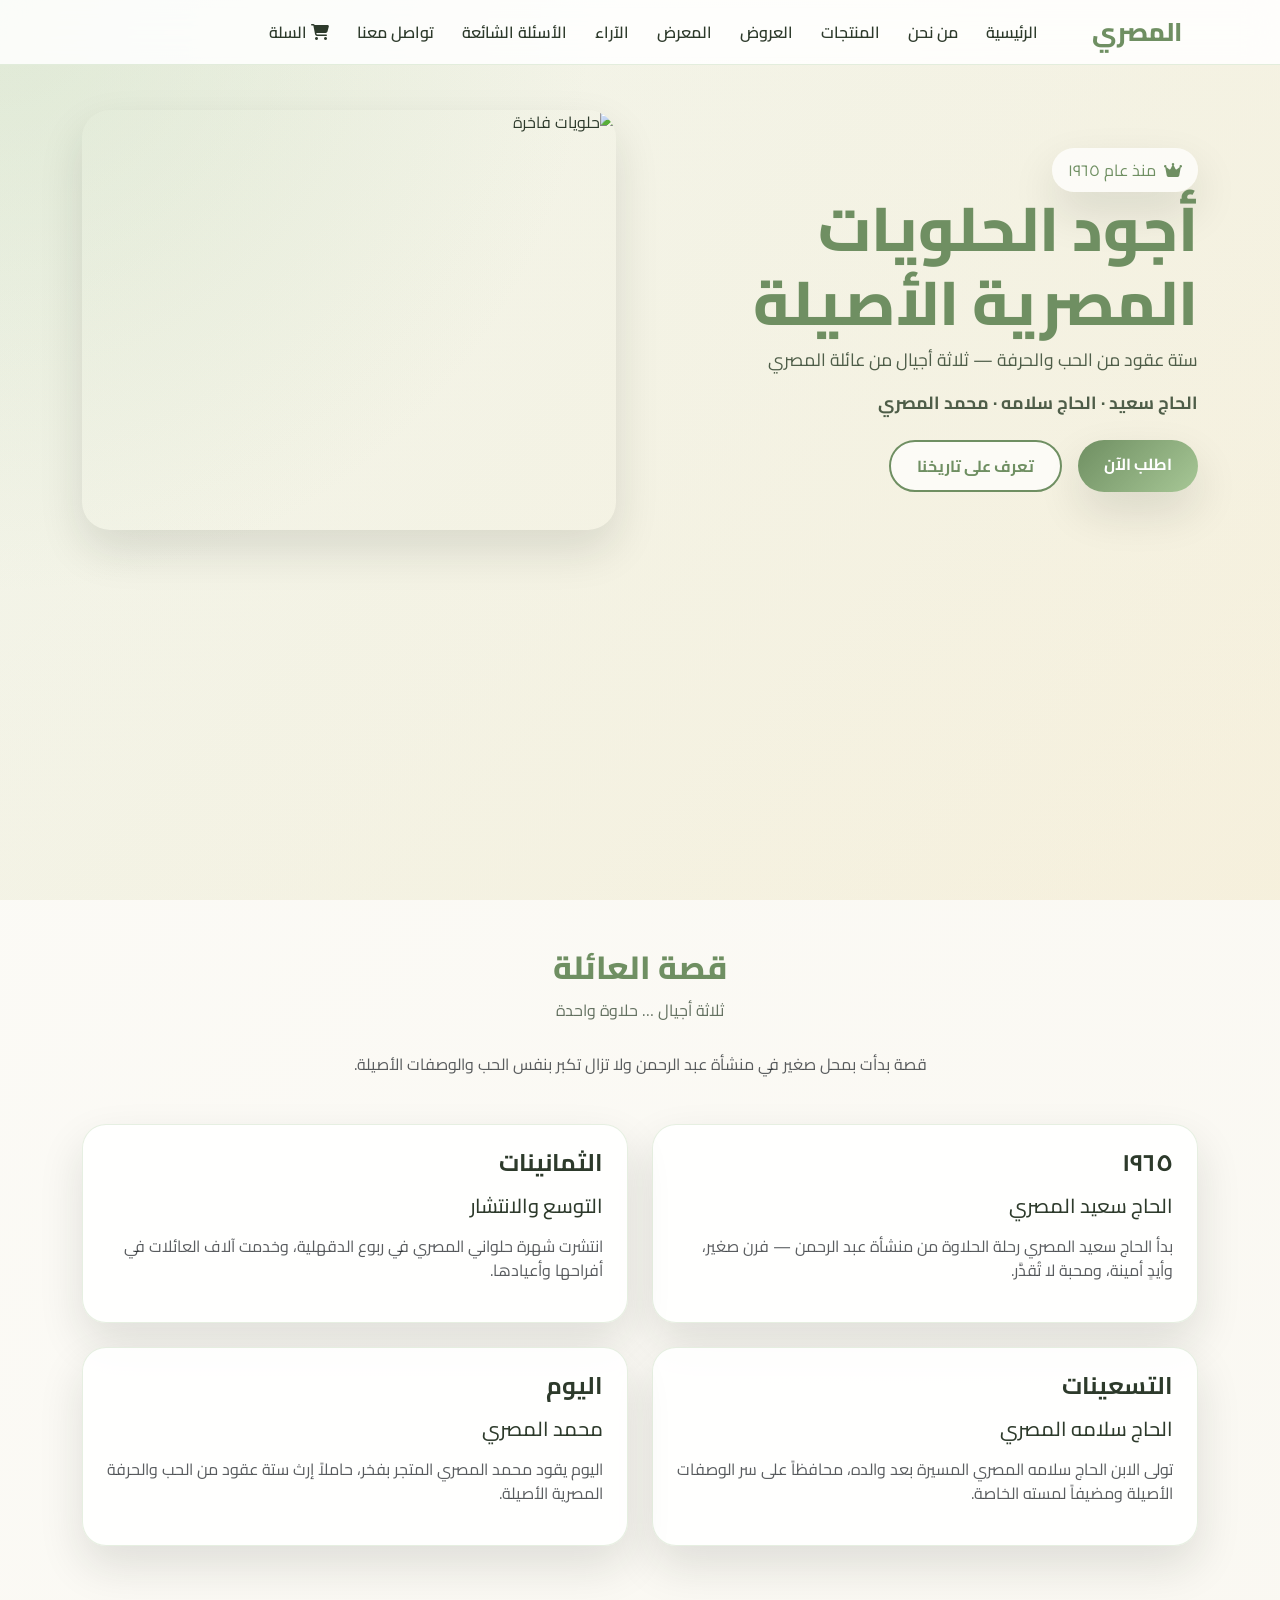
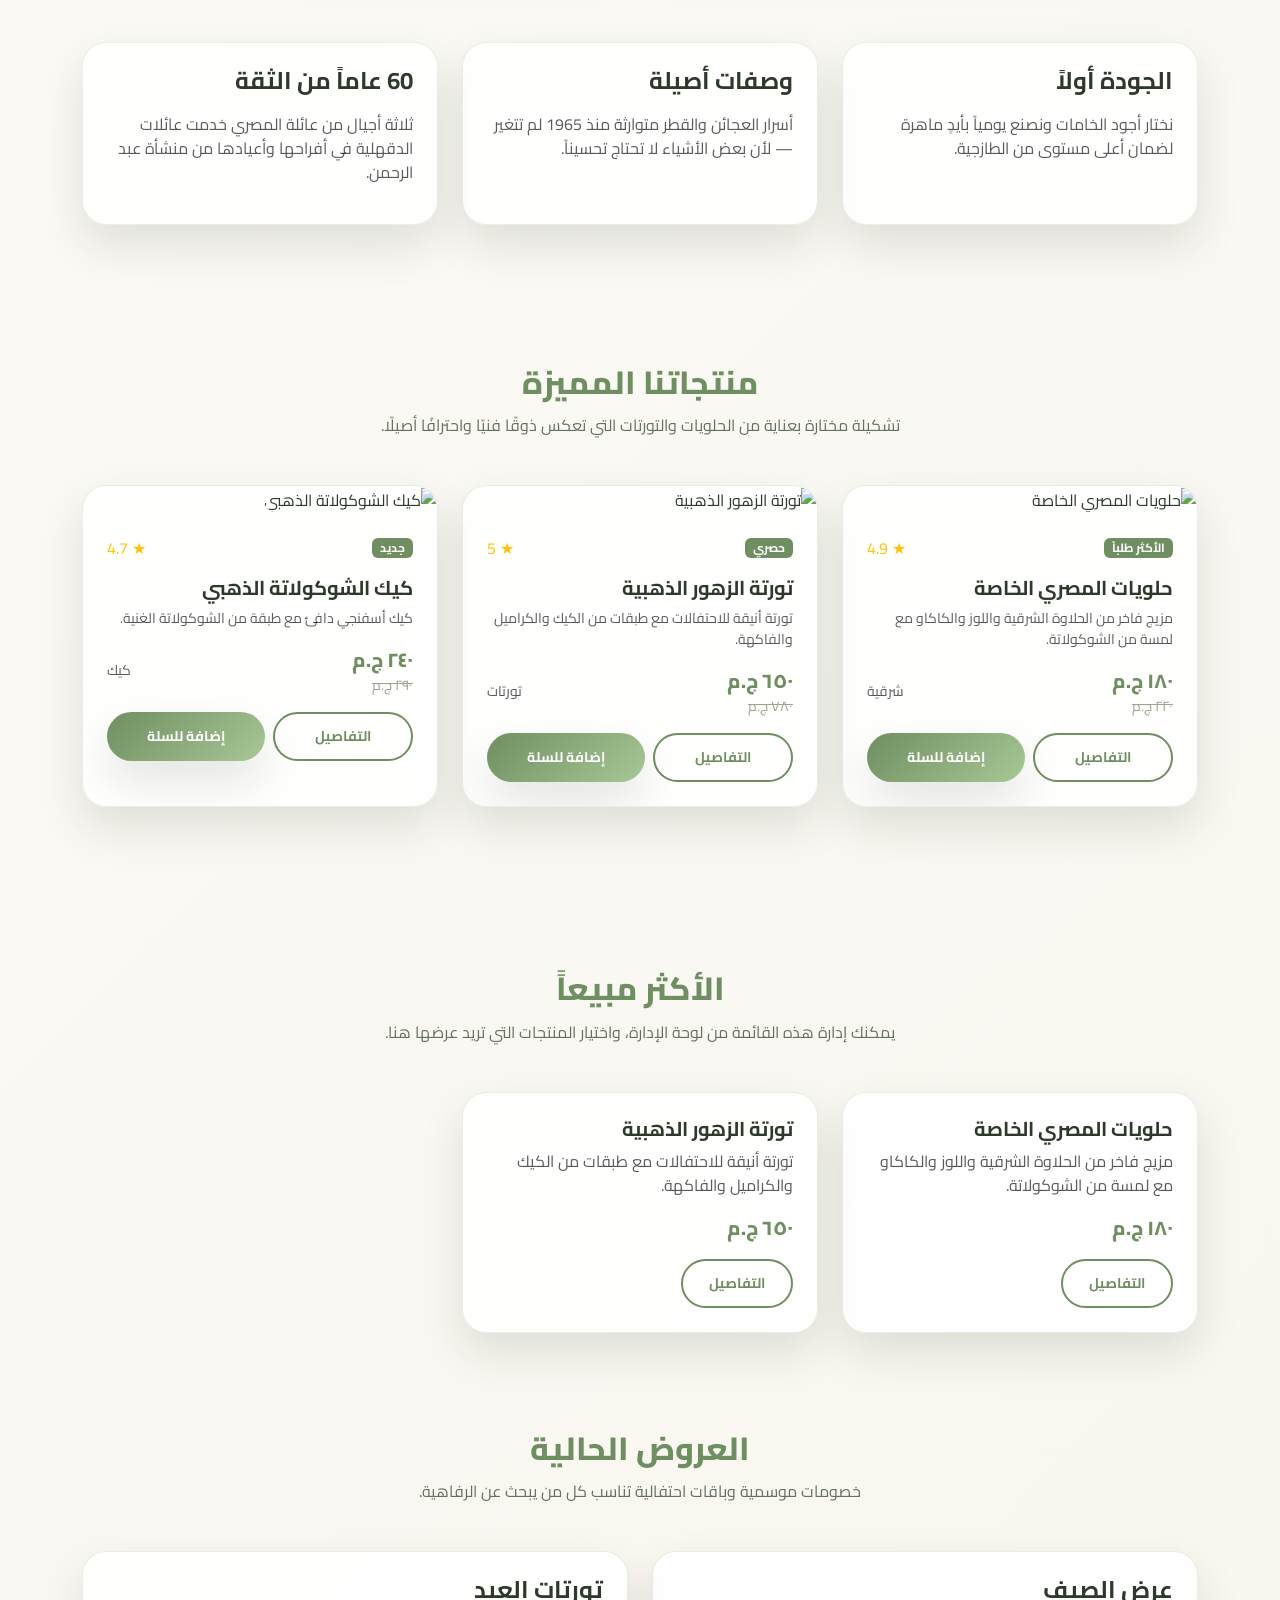
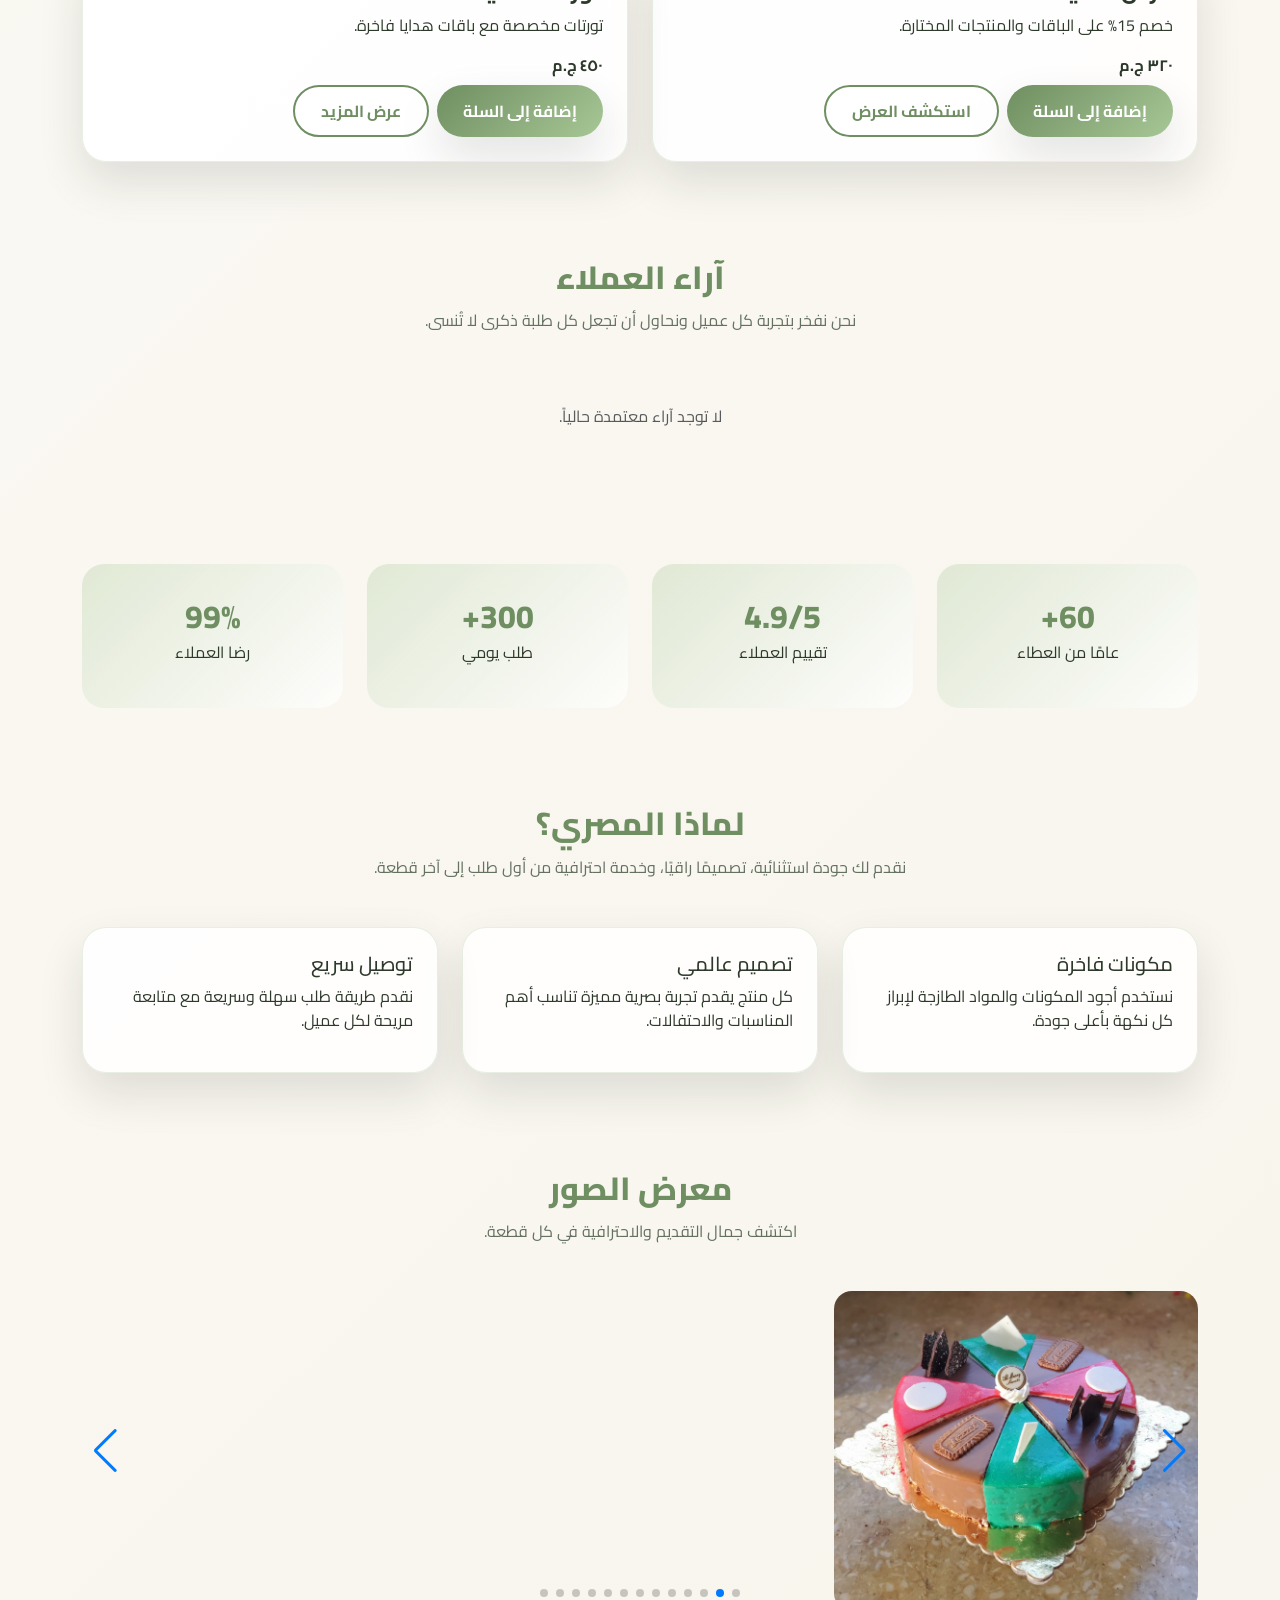
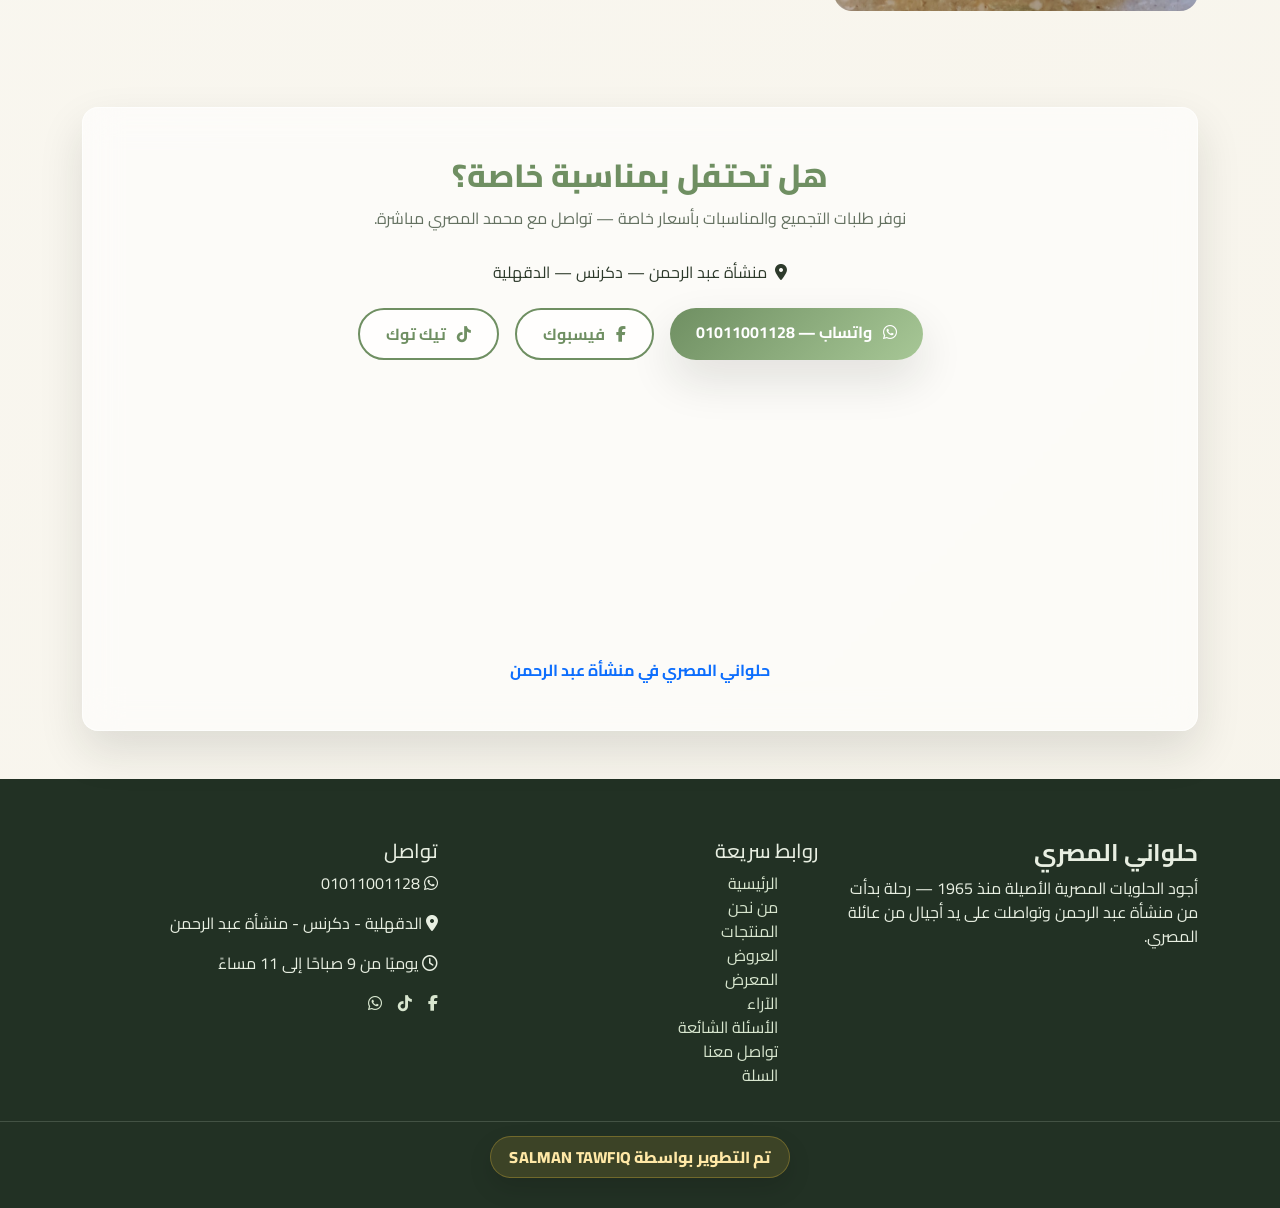
==== index.html @ 6df57668 "Add files via upload" ====
<!DOCTYPE html>
<html lang="ar" dir="rtl">
  <head>
    <meta charset="UTF-8" />
    <meta name="viewport" content="width=device-width, initial-scale=1.0" />
    <title>المصري | حلويات فاخرة وتورتات وهدايا</title>
    <meta name="description" content="متجر المصري للحلويات يقدم حلويات شرقية وغربية وتورتات مخصصة وهدايا فاخرة مع خدمة طلبات مميزة" />
    <meta name="keywords" content="حلويات, تورتات, كيك, هدايا, متجر حلويات" />
    <meta property="og:title" content="المصري | حلويات فاخرة" />
    <meta property="og:description" content="حلويات شرقية وغربية وتورتات وهدايا فاخرة" />
    <meta property="og:type" content="website" />
    <meta property="og:image" content="https://images.unsplash.com/photo-1488477181946-6428a0291777?auto=format&fit=crop&w=1200&q=80" />
    <link rel="preconnect" href="https://fonts.googleapis.com" />
    <link rel="preconnect" href="https://fonts.gstatic.com" crossorigin />
    <link href="https://fonts.googleapis.com/css2?family=Cairo:wght@400;600;700;800&display=swap" rel="stylesheet" />
    <link href="https://cdn.jsdelivr.net/npm/bootstrap@5.3.3/dist/css/bootstrap.min.css" rel="stylesheet" />
    <link href="https://cdn.jsdelivr.net/npm/aos@2.3.4/dist/aos.css" rel="stylesheet" />
    <link href="https://cdn.jsdelivr.net/npm/swiper@11/swiper-bundle.min.css" rel="stylesheet" />
    <link rel="stylesheet" href="https://cdnjs.cloudflare.com/ajax/libs/font-awesome/6.5.2/css/all.min.css" />
    <link rel="stylesheet" href="styles.css" />
    <script type="application/ld+json">
    {
      "@context": "https://schema.org",
      "@type": "Bakery",
      "name": "المصري",
      "description": "متجر حلويات فاخرة يقدم حلويات شرقية وغربية وتورتات وهدايا",
      "url": "https://example.com",
      "telephone": "+201011001128",
      "address": {
        "@type": "PostalAddress",
        "addressCountry": "EG"
      }
    }
    </script>
  </head>
  <body>
    <nav class="navbar navbar-expand-lg fixed-top">
      <div class="container">
        <a class="navbar-brand" href="index.html">المصري</a>
        <button class="navbar-toggler" type="button" data-bs-toggle="collapse" data-bs-target="#navbarNav"><span class="navbar-toggler-icon"></span></button>
        <div class="collapse navbar-collapse" id="navbarNav">
          <ul class="navbar-nav ms-auto mb-2 mb-lg-0">
            <li class="nav-item"><a class="nav-link" href="index.html">الرئيسية</a></li>
            <li class="nav-item"><a class="nav-link" href="about.html">من نحن</a></li>
            <li class="nav-item"><a class="nav-link" href="products.html">المنتجات</a></li>
            <li class="nav-item"><a class="nav-link" href="offers.html">العروض</a></li>
            <li class="nav-item"><a class="nav-link" href="gallery.html">المعرض</a></li>
            <li class="nav-item"><a class="nav-link" href="reviews.html">الآراء</a></li>
            <li class="nav-item"><a class="nav-link" href="faq.html">الأسئلة الشائعة</a></li>
            <li class="nav-item"><a class="nav-link" href="contact.html">تواصل معنا</a></li>
            <li class="nav-item"><a class="nav-link" href="cart.html"><i class="fa-solid fa-cart-shopping"></i> السلة</a></li>
          </ul>
        </div>
      </div>
    </nav>

    <header class="hero">
      <div class="container">
        <div class="row align-items-center g-5">
          <div class="col-lg-6" data-aos="fade-right">
            <div class="hero-badge"><i class="fa-solid fa-crown"></i> منذ عام ١٩٦٥</div>
            <h1>أجود الحلويات المصرية الأصيلة</h1>
            <p>ستة عقود من الحب والحرفة — ثلاثة أجيال من عائلة المصري</p>
            <p class="fw-bold mt-3">الحاج سعيد · الحاج سلامه · محمد المصري</p>
            <div class="d-flex flex-wrap gap-3 mt-4">
              <a href="products.html" class="btn btn-primary-custom">اطلب الآن</a>
              <a href="about.html" class="btn btn-outline-custom">تعرف على تاريخنا</a>
            </div>
          </div>
          <div class="col-lg-6" data-aos="fade-left">
            <div class="hero-card">
              <img src="https://images.unsplash.com/photo-1551024601-bec78aea704b?auto=format&fit=crop&w=1200&q=80" alt="حلويات فاخرة" />
            </div>
          </div>
        </div>
      </div>
    </header>

    <main>
      <section class="py-5">
        <div class="container">
          <div class="text-center mb-5" data-aos="fade-up">
            <h2 class="section-title">قصة العائلة</h2>
            <p class="section-subtitle">ثلاثة أجيال … حلاوة واحدة</p>
            <p class="text-muted mt-3">قصة بدأت بمحل صغير في منشأة عبد الرحمن ولا تزال تكبر بنفس الحب والوصفات الأصيلة.</p>
          </div>
          <div class="row g-4">
            <div class="col-lg-6" data-aos="fade-up">
              <div class="product-card p-4 h-100">
                <h4 class="fw-bold mb-3">١٩٦٥</h4>
                <h5 class="mb-3">الحاج سعيد المصري</h5>
                <p class="text-muted">بدأ الحاج سعيد المصري رحلة الحلاوة من منشأة عبد الرحمن — فرن صغير، وأيدٍ أمينة، ومحبة لا تُقدَّر.</p>
              </div>
            </div>
            <div class="col-lg-6" data-aos="fade-up" data-aos-delay="100">
              <div class="product-card p-4 h-100">
                <h4 class="fw-bold mb-3">الثمانينات</h4>
                <h5 class="mb-3">التوسع والانتشار</h5>
                <p class="text-muted">انتشرت شهرة حلواني المصري في ربوع الدقهلية، وخدمت آلاف العائلات في أفراحها وأعيادها.</p>
              </div>
            </div>
            <div class="col-lg-6" data-aos="fade-up" data-aos-delay="200">
              <div class="product-card p-4 h-100">
                <h4 class="fw-bold mb-3">التسعينات</h4>
                <h5 class="mb-3">الحاج سلامه المصري</h5>
                <p class="text-muted">تولى الابن الحاج سلامه المصري المسيرة بعد والده، محافظاً على سر الوصفات الأصيلة ومضيفاً لمسته الخاصة.</p>
              </div>
            </div>
            <div class="col-lg-6" data-aos="fade-up" data-aos-delay="300">
              <div class="product-card p-4 h-100">
                <h4 class="fw-bold mb-3">اليوم</h4>
                <h5 class="mb-3">محمد المصري</h5>
                <p class="text-muted">اليوم يقود محمد المصري المتجر بفخر، حاملاً إرث ستة عقود من الحب والحرفة المصرية الأصيلة.</p>
              </div>
            </div>
          </div>
        </div>
      </section>

      <section class="py-5">
        <div class="container">
          <div class="row g-4">
            <div class="col-lg-4" data-aos="fade-up">
              <div class="product-card p-4 h-100">
                <h4 class="fw-bold mb-3">الجودة أولاً</h4>
                <p class="text-muted">نختار أجود الخامات ونصنع يومياً بأيدٍ ماهرة لضمان أعلى مستوى من الطازجية.</p>
              </div>
            </div>
            <div class="col-lg-4" data-aos="fade-up" data-aos-delay="100">
              <div class="product-card p-4 h-100">
                <h4 class="fw-bold mb-3">وصفات أصيلة</h4>
                <p class="text-muted">أسرار العجائن والقطر متوارثة منذ 1965 لم تتغير — لأن بعض الأشياء لا تحتاج تحسيناً.</p>
              </div>
            </div>
            <div class="col-lg-4" data-aos="fade-up" data-aos-delay="200">
              <div class="product-card p-4 h-100">
                <h4 class="fw-bold mb-3">60 عاماً من الثقة</h4>
                <p class="text-muted">ثلاثة أجيال من عائلة المصري خدمت عائلات الدقهلية في أفراحها وأعيادها من منشأة عبد الرحمن.</p>
              </div>
            </div>
          </div>
        </div>
      </section>

      <section>
        <div class="container">
          <div class="text-center mb-5" data-aos="fade-up">
            <h2 class="section-title">منتجاتنا المميزة</h2>
            <p class="section-subtitle">تشكيلة مختارة بعناية من الحلويات والتورتات التي تعكس ذوقًا فنيًا واحترافًا أصيلًا.</p>
          </div>
          <div id="featured-products" class="row"></div>
        </div>
      </section>

      <section class="py-5">
        <div class="container">
          <div class="text-center mb-5" data-aos="fade-up">
            <h2 class="section-title">الأكثر مبيعاً</h2>
            <p class="section-subtitle">يمكنك إدارة هذه القائمة من لوحة الإدارة، واختيار المنتجات التي تريد عرضها هنا.</p>
          </div>
          <div id="best-sellers" class="row g-4"></div>
        </div>
      </section>

      <section class="py-5">
        <div class="container">
          <div class="text-center mb-5" data-aos="fade-up">
            <h2 class="section-title">العروض الحالية</h2>
            <p class="section-subtitle">خصومات موسمية وباقات احتفالية تناسب كل من يبحث عن الرفاهية.</p>
          </div>
          <div id="homepage-offers" class="row g-4"></div>
        </div>
      </section>

      <section class="py-5">
        <div class="container">
          <div class="text-center mb-5" data-aos="fade-up">
            <h2 class="section-title">آراء العملاء</h2>
            <p class="section-subtitle">نحن نفخر بتجربة كل عميل ونحاول أن تجعل كل طلبة ذكرى لا تُنسى.</p>
          </div>
          <div class="row g-4" id="home-reviews-grid"></div>
        </div>
      </section>

      <section class="py-5">
        <div class="container stats-grid">
          <div class="row g-4">
            <div class="col-md-3" data-aos="zoom-in"><div class="stat-box"><div class="count">60+</div><p>عامًا من العطاء</p></div></div>
            <div class="col-md-3" data-aos="zoom-in" data-aos-delay="100"><div class="stat-box"><div class="count">4.9/5</div><p>تقييم العملاء</p></div></div>
            <div class="col-md-3" data-aos="zoom-in" data-aos-delay="200"><div class="stat-box"><div class="count">300+</div><p>طلب يومي</p></div></div>
            <div class="col-md-3" data-aos="zoom-in" data-aos-delay="300"><div class="stat-box"><div class="count">99%</div><p>رضا العملاء</p></div></div>
          </div>
        </div>
      </section>

      <section class="py-5">
        <div class="container">
          <div class="text-center mb-5" data-aos="fade-up">
            <h2 class="section-title">لماذا المصري؟</h2>
            <p class="section-subtitle">نقدم لك جودة استثنائية، تصميمًا راقيًا، وخدمة احترافية من أول طلب إلى آخر قطعة.</p>
          </div>
          <div class="row g-4">
            <div class="col-lg-4" data-aos="fade-up"><div class="product-card p-4"><h5>مكونات فاخرة</h5><p>نستخدم أجود المكونات والمواد الطازجة لإبراز كل نكهة بأعلى جودة.</p></div></div>
            <div class="col-lg-4" data-aos="fade-up" data-aos-delay="100"><div class="product-card p-4"><h5>تصميم عالمي</h5><p>كل منتج يقدم تجربة بصرية مميزة تناسب أهم المناسبات والاحتفالات.</p></div></div>
            <div class="col-lg-4" data-aos="fade-up" data-aos-delay="200"><div class="product-card p-4"><h5>توصيل سريع</h5><p>نقدم طريقة طلب سهلة وسريعة مع متابعة مريحة لكل عميل.</p></div></div>
          </div>
        </div>
      </section>

      <section class="py-5">
        <div class="container">
          <div class="text-center mb-5" data-aos="fade-up">
            <h2 class="section-title">معرض الصور</h2>
            <p class="section-subtitle">اكتشف جمال التقديم والاحترافية في كل قطعة.</p>
          </div>
          <div class="swiper mySwiper" data-aos="fade-up">
            <div class="swiper-wrapper">
              <div class="swiper-slide"><img src="صور المعرض/WhatsApp Image 2026-06-25 at 10.09.33 PM.jpeg" alt="معرض" /></div>
              <div class="swiper-slide"><img src="صور المعرض/WhatsApp Image 2026-06-25 at 10.09.34 PM.jpeg" alt="معرض" /></div>
              <div class="swiper-slide"><img src="صور المعرض/WhatsApp Image 2026-06-25 at 10.09.34 PM (1).jpeg" alt="معرض" /></div>
              <div class="swiper-slide"><img src="صور المعرض/WhatsApp Image 2026-06-25 at 10.09.34 PM (2).jpeg" alt="معرض" /></div>
              <div class="swiper-slide"><img src="صور المعرض/WhatsApp Image 2026-06-25 at 10.09.34 PM (3).jpeg" alt="معرض" /></div>
              <div class="swiper-slide"><img src="صور المعرض/WhatsApp Image 2026-06-25 at 10.09.34 PM (4).jpeg" alt="معرض" /></div>
              <div class="swiper-slide"><img src="صور المعرض/WhatsApp Image 2026-06-25 at 10.09.34 PM (5).jpeg" alt="معرض" /></div>
              <div class="swiper-slide"><img src="صور المعرض/WhatsApp Image 2026-06-25 at 10.09.34 PM.jpeg" alt="معرض" /></div>
              <div class="swiper-slide"><img src="صور المعرض/WhatsApp Image 2026-06-25 at 10.09.35 PM (2).jpeg" alt="معرض" /></div>
              <div class="swiper-slide"><img src="صور المعرض/WhatsApp Image 2026-06-25 at 10.09.36 PM (1).jpeg" alt="معرض" /></div>
              <div class="swiper-slide"><img src="صور المعرض/WhatsApp Image 2026-06-25 at 10.09.36 PM (4).jpeg" alt="معرض" /></div>
              <div class="swiper-slide"><img src="صور المعرض/WhatsApp Image 2026-06-25 at 10.09.37 PM (1).jpeg" alt="معرض" /></div>
              <div class="swiper-slide"><img src="صور المعرض/WhatsApp Image 2026-06-25 at 10.09.37 PM (2).jpeg" alt="معرض" /></div>
            </div>
            <div class="swiper-button-next"></div>
            <div class="swiper-button-prev"></div>
            <div class="swiper-pagination"></div>
          </div>
        </div>
      </section>




      <section class="py-5">
        <div class="container" data-aos="fade-up">
          <div class="glass p-5 rounded-4 text-center">
            <h2 class="section-title">هل تحتفل بمناسبة خاصة؟</h2>
            <p class="section-subtitle">نوفر طلبات التجميع والمناسبات بأسعار خاصة — تواصل مع محمد المصري مباشرة.</p>
            <p class="mb-4"><i class="fa-solid fa-location-dot ms-2"></i>منشأة عبد الرحمن — دكرنس — الدقهلية</p>
            <div class="d-flex flex-wrap justify-content-center gap-3 mb-4">
              <a href="https://wa.me/201011001128" target="_blank" rel="noopener" class="btn btn-primary-custom"><i class="fa-brands fa-whatsapp ms-2"></i> واتساب — 01011001128</a>
              <a href="https://www.facebook.com/share/1BNFbHB7UX/?mibextid=wwXIfr" target="_blank" rel="noopener" class="btn btn-outline-custom"><i class="fa-brands fa-facebook-f ms-2"></i> فيسبوك</a>
              <a href="https://www.tiktok.com/@muhmdalmasry?_r=1&_t=ZS-97UdVzvdhQb" target="_blank" rel="noopener" class="btn btn-outline-custom"><i class="fa-brands fa-tiktok ms-2"></i> تيك توك</a>
            </div>
            <div class="mt-4">
              <iframe
                title="خريطة موقع المصري"
                src="https://www.google.com/maps?q=%D9%85%D9%86%D8%B4%D8%A3%D8%A9%20%D8%B9%D8%A8%D8%AF%20%D8%A7%D9%84%D8%B1%D8%AD%D9%85%D9%86%20%D8%AF%D9%83%D8%B1%D9%86%D8%B3%20%D8%A7%D9%84%D8%AF%D9%82%D9%87%D9%84%D9%8A%D8%A9&output=embed"
                width="100%"
                height="260"
                style="border:0;border-radius:16px;"
                loading="lazy"
                allowfullscreen=""
              ></iframe>
              <div class="mt-2">
                <a href="https://maps.app.goo.gl/4cd83C6aDGHFZF3z5" target="_blank" rel="noopener" class="text-gold fw-bold">حلواني المصري في منشأة عبد الرحمن</a>
              </div>
            </div>
          </div>
        </div>
      </section>

    </main>

    <footer class="footer">
      <div class="container">
        <div class="row g-4">
          <div class="col-lg-4">
            <h4 class="fw-bold">حلواني المصري</h4>
            <p>أجود الحلويات المصرية الأصيلة منذ 1965 — رحلة بدأت من منشأة عبد الرحمن وتواصلت على يد أجيال من عائلة المصري.</p>
          </div>
          
          <div class="col-lg-4">
            <h5>روابط سريعة</h5>
            <ul class="list-unstyled">
              <li><a href="index.html">الرئيسية</a></li>
              <li><a href="about.html">من نحن</a></li>
              <li><a href="products.html">المنتجات</a></li>
              <li><a href="offers.html">العروض</a></li>
              <li><a href="gallery.html">المعرض</a></li>
              <li><a href="reviews.html">الآراء</a></li>
              <li><a href="faq.html">الأسئلة الشائعة</a></li>
              <li><a href="contact.html">تواصل معنا</a></li>
              <li><a href="cart.html">السلة</a></li>
            </ul>
            
          </div>
          <div class="col-lg-4">
            <h5>تواصل</h5>
            <p><i class="fa-brands fa-whatsapp"></i> 01011001128</p>
            <p><i class="fa-solid fa-location-dot"></i> الدقهلية - دكرنس - منشأة عبد الرحمن</p>
            <p><i class="fa-regular fa-clock"></i> يوميًا من 9 صباحًا إلى 11 مساءً</p>
           
              <div class="mt-3 d-flex gap-3">
              <a href="https://www.facebook.com/share/1BNFbHB7UX/?mibextid=wwXIfr" target="_blank" rel="noopener" aria-label="فيسبوك"><i class="fa-brands fa-facebook-f"></i></a>
              <a href="https://www.tiktok.com/@muhmdalmasry?_r=1&_t=ZS-97UdVzvdhQb" target="_blank" rel="noopener" aria-label="تيك توك"><i class="fa-brands fa-tiktok"></i></a>
              <a href="https://wa.me/201011001128" target="_blank" rel="noopener" aria-label="واتساب"><i class="fa-brands fa-whatsapp"></i></a>
            </div>

        </div>
        </div>
      </div>
      <div class="footer-dev">
        <span class="dev-name">تم التطوير بواسطة SALMAN TAWFIQ</span>
      </div>
    </footer>


    <script src="https://cdn.jsdelivr.net/npm/bootstrap@5.3.3/dist/js/bootstrap.bundle.min.js"></script>
    <script src="https://cdn.jsdelivr.net/npm/aos@2.3.4/dist/aos.js"></script>
    <script src="https://cdn.jsdelivr.net/npm/swiper@11/swiper-bundle.min.js"></script>
    <script src="https://cdn.jsdelivr.net/npm/gsap@3.12.5/dist/gsap.min.js"></script>
    <script src="https://cdn.jsdelivr.net/npm/sweetalert2@11"></script>
    <script src="app.js"></script>
  </body>
</html>
---- styles.css ----
:root {
  --green: #A7C796;
  --green-dark: #6F8F62;
  --gold: #D4AF37;
  --white: #FFFFFF;
  --text: #2d3a2b;
  --bg: #f7f4eb;
  --shadow: 0 20px 45px rgba(22, 35, 24, 0.12);
}

* { box-sizing: border-box; }
html { scroll-behavior: smooth; }
body {
  font-family: 'Cairo', 'Segoe UI', Tahoma, Geneva, Verdana, sans-serif;
  background: linear-gradient(135deg, #fcfbf7 0%, var(--bg) 100%);
  color: var(--text);
  overflow-x: hidden;
}
img { max-width: 100%; border-radius: 18px; }
a { text-decoration: none; }
section { padding: 90px 0; }

.glass {
  background: rgba(255,255,255,0.6);
  backdrop-filter: blur(18px);
  -webkit-backdrop-filter: blur(18px);
  border: 1px solid rgba(255,255,255,0.6);
  box-shadow: var(--shadow);
}

.navbar {
  background: rgba(255,255,255,0.85);
  backdrop-filter: blur(16px);
  border-bottom: 1px solid rgba(167,199,150,0.3);
}
.navbar-brand {
  font-weight: 800;
  font-size: 1.6rem;
  color: var(--green-dark) !important;
}
.navbar-nav .nav-link { color: var(--text); font-weight: 600; margin: 0 6px; }
.navbar-nav .nav-link:hover { color: var(--green-dark); }

.hero {
  min-height: 100vh;
  padding-top: 110px;
  background: radial-gradient(circle at top left, rgba(167,199,150,0.25), transparent 38%), linear-gradient(135deg, rgba(167,199,150,0.12), rgba(212,175,55,0.12));
}
.hero-badge { display: inline-flex; align-items: center; gap: 8px; background: rgba(255,255,255,0.7); color: var(--green-dark); padding: 10px 16px; border-radius: 999px; box-shadow: var(--shadow); }
.hero h1 { font-size: clamp(2rem, 4.8vw, 4.4rem); font-weight: 800; line-height: 1.2; color: var(--green-dark); }
.hero p { font-size: 1.1rem; color: #4e5d48; }
.btn-primary-custom {
  background: linear-gradient(135deg, var(--green-dark), var(--green));
  color: var(--white); border: 0; border-radius: 999px; padding: 12px 26px; font-weight: 700; box-shadow: var(--shadow);
  transition: transform .3s ease, box-shadow .3s ease;
}
.btn-primary-custom:hover { transform: translateY(-3px); box-shadow: 0 14px 30px rgba(111,143,98,0.18); color: var(--white); }
.btn-outline-custom {
  border: 2px solid var(--green-dark); color: var(--green-dark); border-radius: 999px; padding: 12px 26px; font-weight: 700; background: rgba(255,255,255,0.7);
}
.hero-card { border-radius: 28px; overflow: hidden; box-shadow: var(--shadow); }
.hero-card img { width: 100%; height: 100%; object-fit: cover; min-height: 420px; }

.section-title { font-size: 2rem; font-weight: 800; color: var(--green-dark); margin-bottom: 12px; }
.section-subtitle { color: #647161; max-width: 720px; margin: 0 auto 30px; }

.product-card, .offer-card, .review-card, .gallery-card, .faq-card, .contact-card, .cart-item, .admin-card {
  border-radius: 24px; overflow: hidden; border: 1px solid rgba(167,199,150,0.28); box-shadow: var(--shadow); background: rgba(255,255,255,0.88);
}
.product-card:hover, .offer-card:hover, .review-card:hover, .gallery-card:hover { transform: translateY(-6px); transition: .3s ease; }
.product-card img { height: 220px; object-fit: cover; }
.badge-gold { background: var(--gold); color: var(--white); }
.badge-green { background: var(--green-dark); color: var(--white); }
.price-old { text-decoration: line-through; color: #9aa48f; }
.price-current { font-size: 1.25rem; font-weight: 800; color: var(--green-dark); }

.stats-grid .stat-box { text-align: center; padding: 28px; border-radius: 22px; background: linear-gradient(135deg, rgba(167,199,150,0.3), rgba(255,255,255,0.75)); }
.stat-box .count { font-size: 2rem; font-weight: 800; color: var(--green-dark); }

.swiper { width: 100%; height: 100%; }
.swiper-slide img { height: 320px; object-fit: cover; }

.about-hero { min-height: 60vh; background: linear-gradient(135deg, rgba(111,143,98,0.9), rgba(167,199,150,0.75)); color: var(--white); display: flex; align-items: center; }
.page-hero { min-height: 50vh; display: flex; align-items: center; background: linear-gradient(135deg, rgba(111,143,98,0.94), rgba(167,199,150,0.74)); color: var(--white); }

.filter-bar { display: flex; flex-wrap: wrap; gap: 10px; justify-content: center; margin-bottom: 24px; }
.filter-bar button, .filter-bar select { border: 1px solid rgba(111,143,98,0.2); background: rgba(255,255,255,0.8); color: var(--text); padding: 10px 16px; border-radius: 999px; }
.filter-bar button.active { background: var(--green-dark); color: var(--white); }

.pagination .page-link { color: var(--green-dark); border-radius: 999px; margin: 0 4px; }
.pagination .page-item.active .page-link { background: var(--green-dark); border-color: var(--green-dark); }

.cart-summary { position: sticky; top: 100px; }
.quantity-control { display: flex; align-items: center; gap: 10px; }
.quantity-control button { width: 36px; height: 36px; border-radius: 50%; border: 0; background: var(--green); color: var(--white); }

.footer { background: #223124; color: #e8efe2; padding: 60px 0 30px; }
.footer a { color: #d8e6cf; }

.footer-dev { margin-top: 18px; padding-top: 14px; border-top: 1px solid rgba(216, 230, 207, 0.18); text-align: center; }
.footer-dev .dev-name { display: inline-block; background: rgba(212,175,55,0.15); border: 1px solid rgba(212,175,55,0.35); color: #ffe8a6; padding: 8px 18px; border-radius: 999px; font-weight: 800; letter-spacing: 0.2px; box-shadow: 0 10px 25px rgba(0,0,0,0.12); }


.table td, .table th { vertical-align: middle; }
.summary-box { border-radius: 24px; background: linear-gradient(135deg, rgba(111,143,98,0.95), rgba(167,199,150,0.85)); color: var(--white); padding: 22px; }

.admin-shell { min-height: 100vh; padding: 40px 0; background: linear-gradient(135deg, #f6f2e8, #eef5e8); }
.admin-card { padding: 24px; margin-bottom: 24px; }
.admin-nav .nav-link.active { background: var(--green-dark); color: var(--white); }

@media (max-width: 768px) {
  .hero { padding-top: 90px; }
  .hero h1 { font-size: 2.2rem; }
  .hero-card img { min-height: 300px; }
}
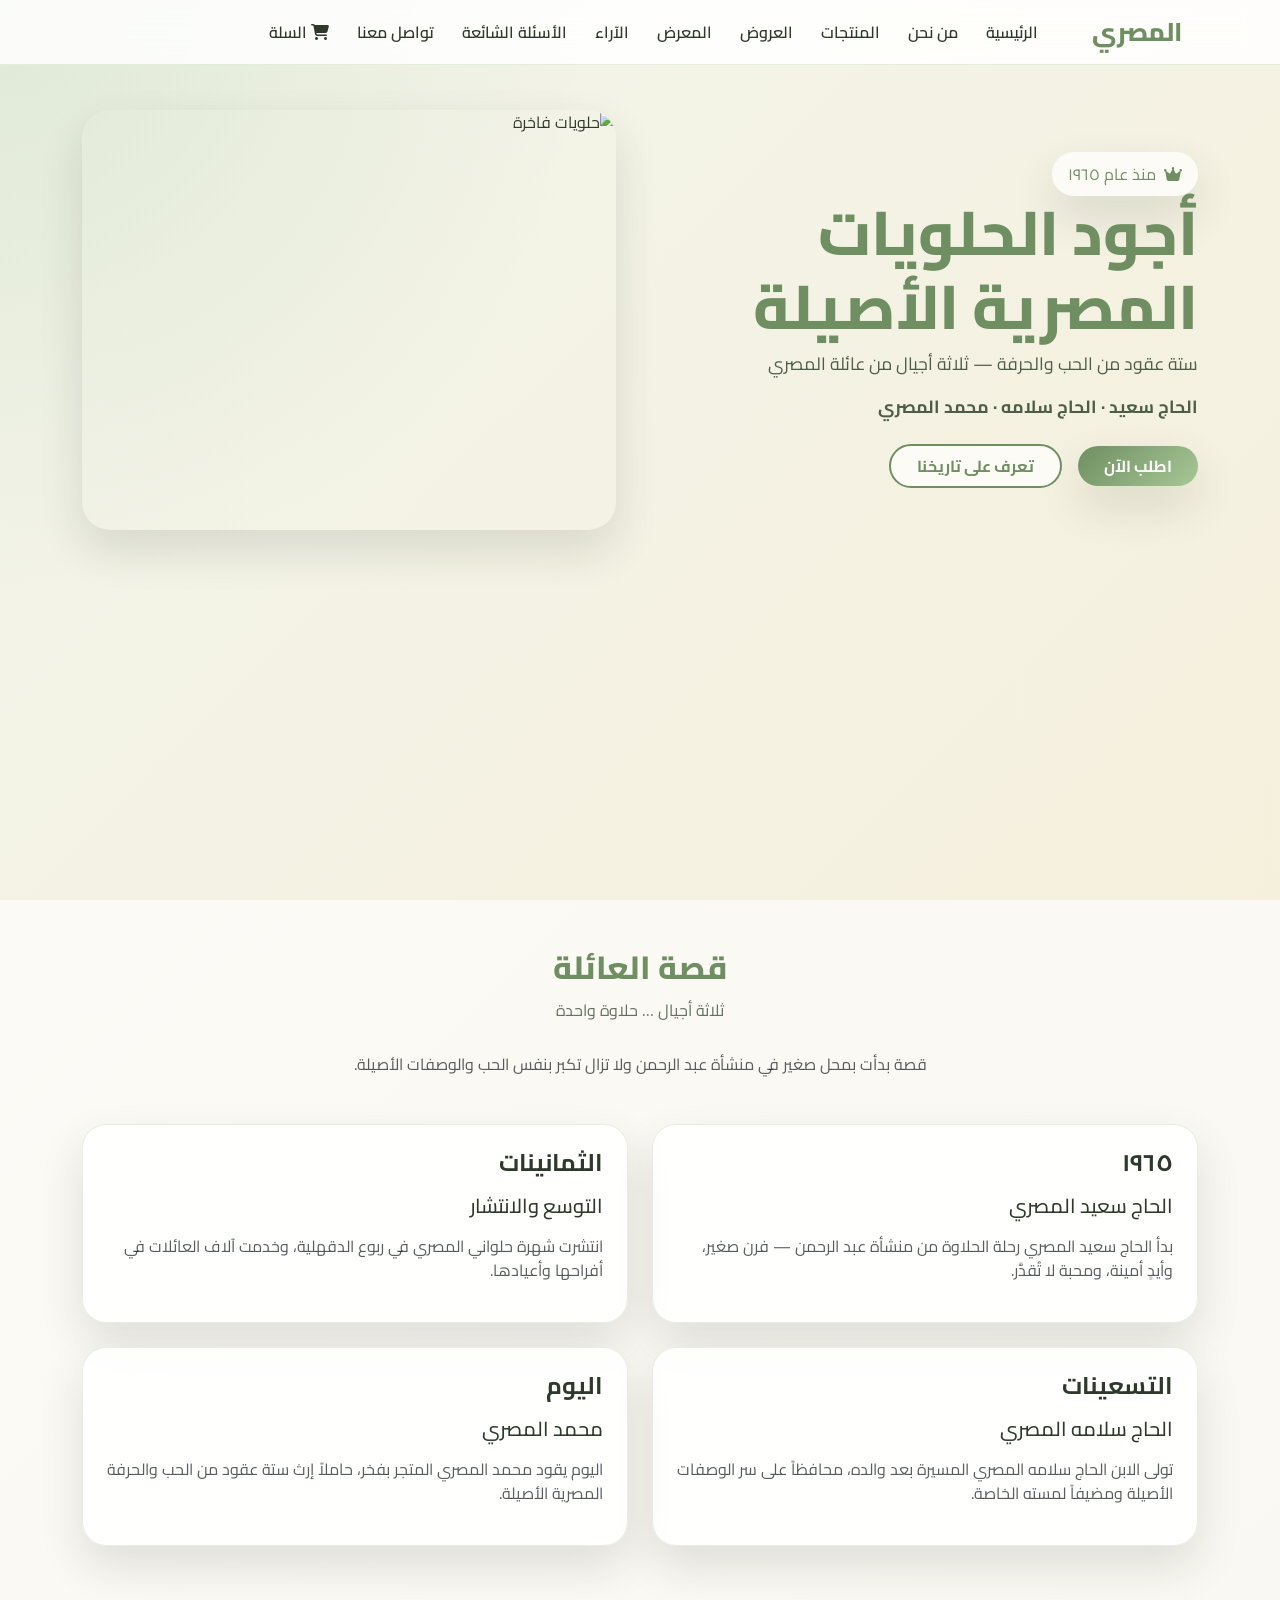
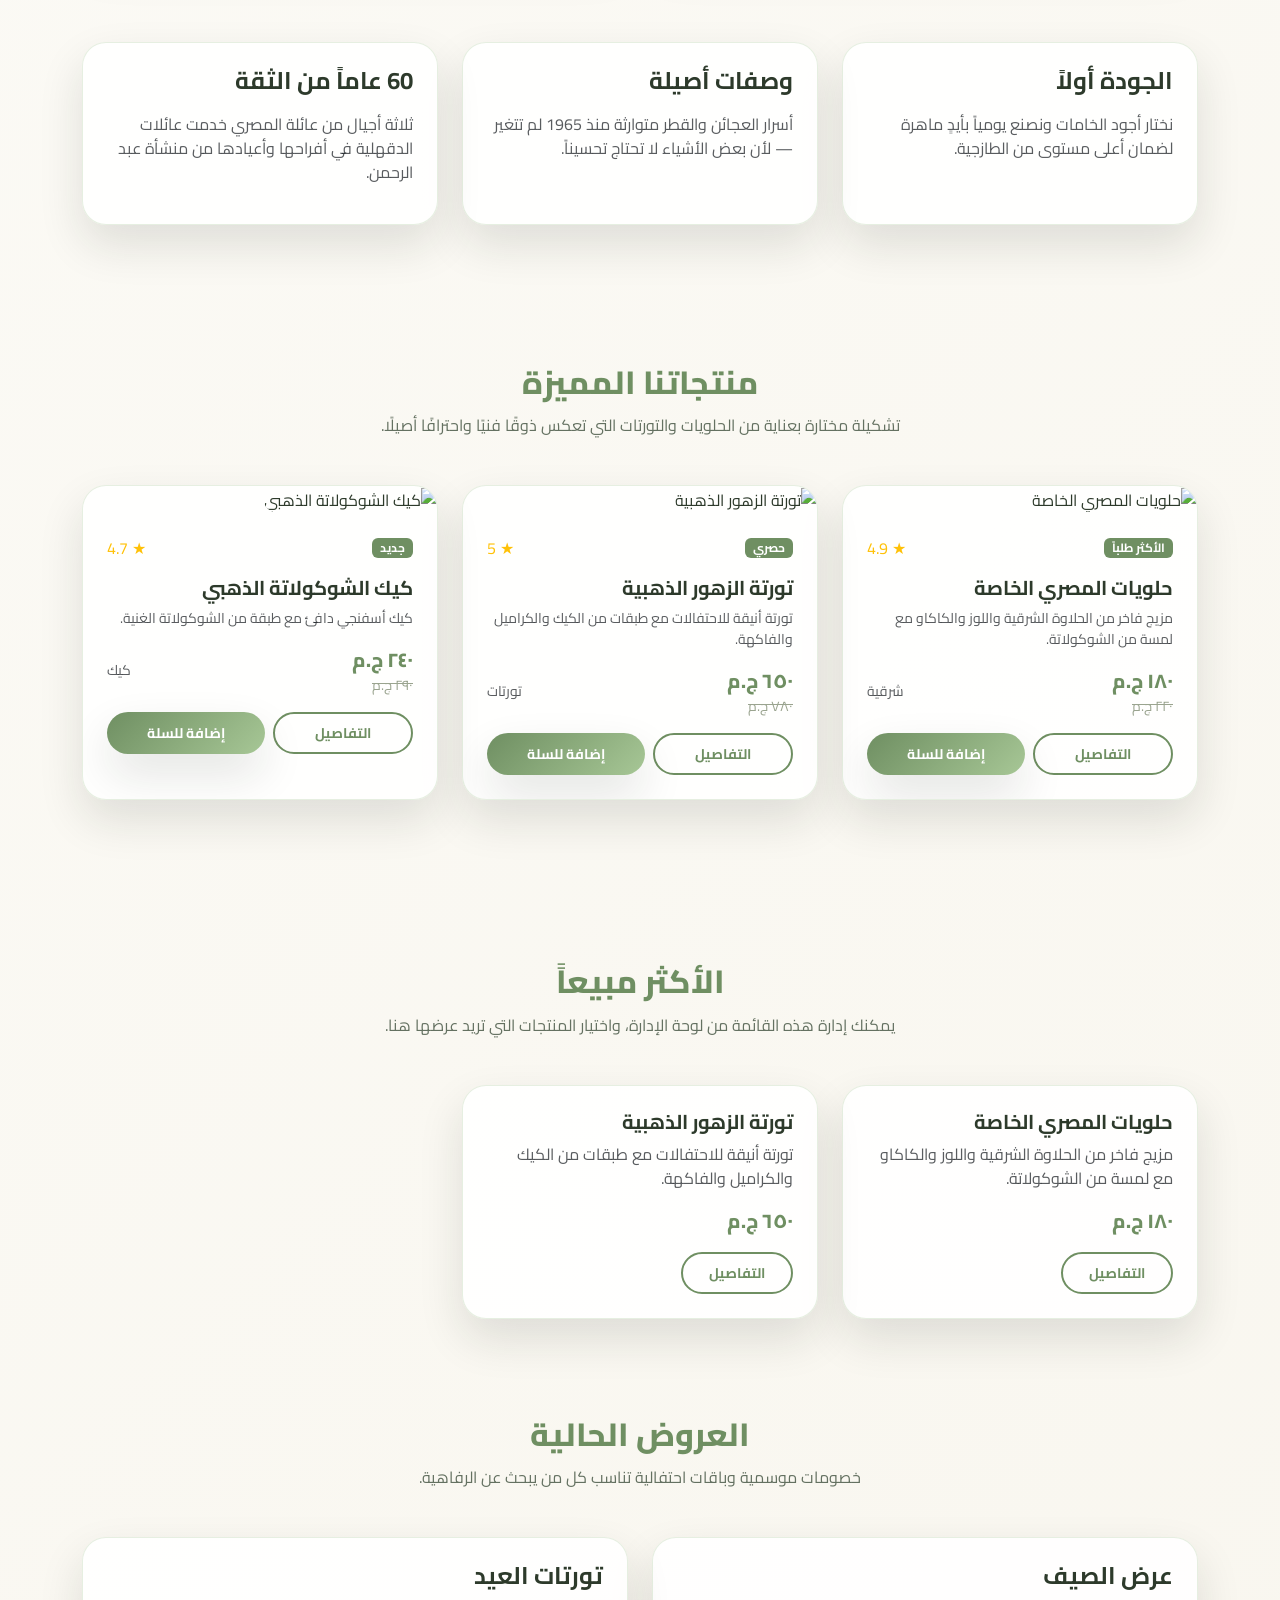
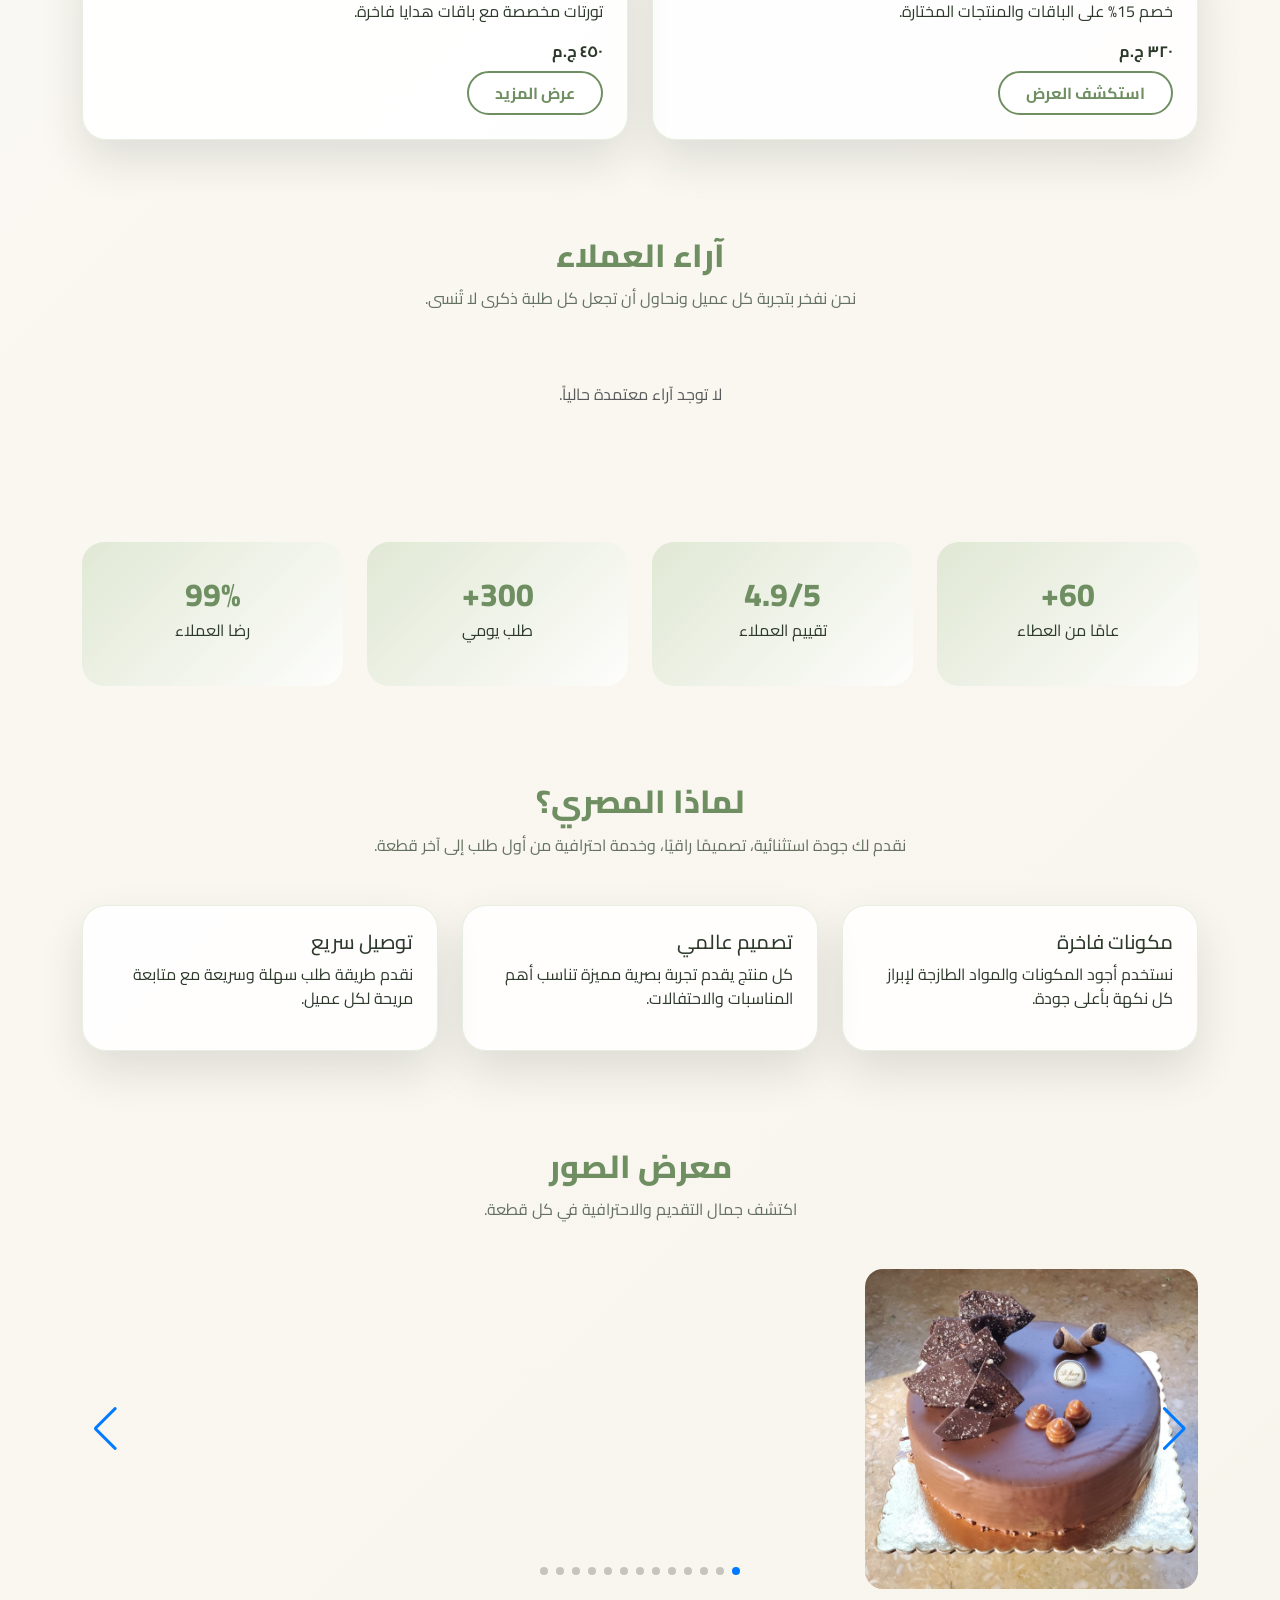
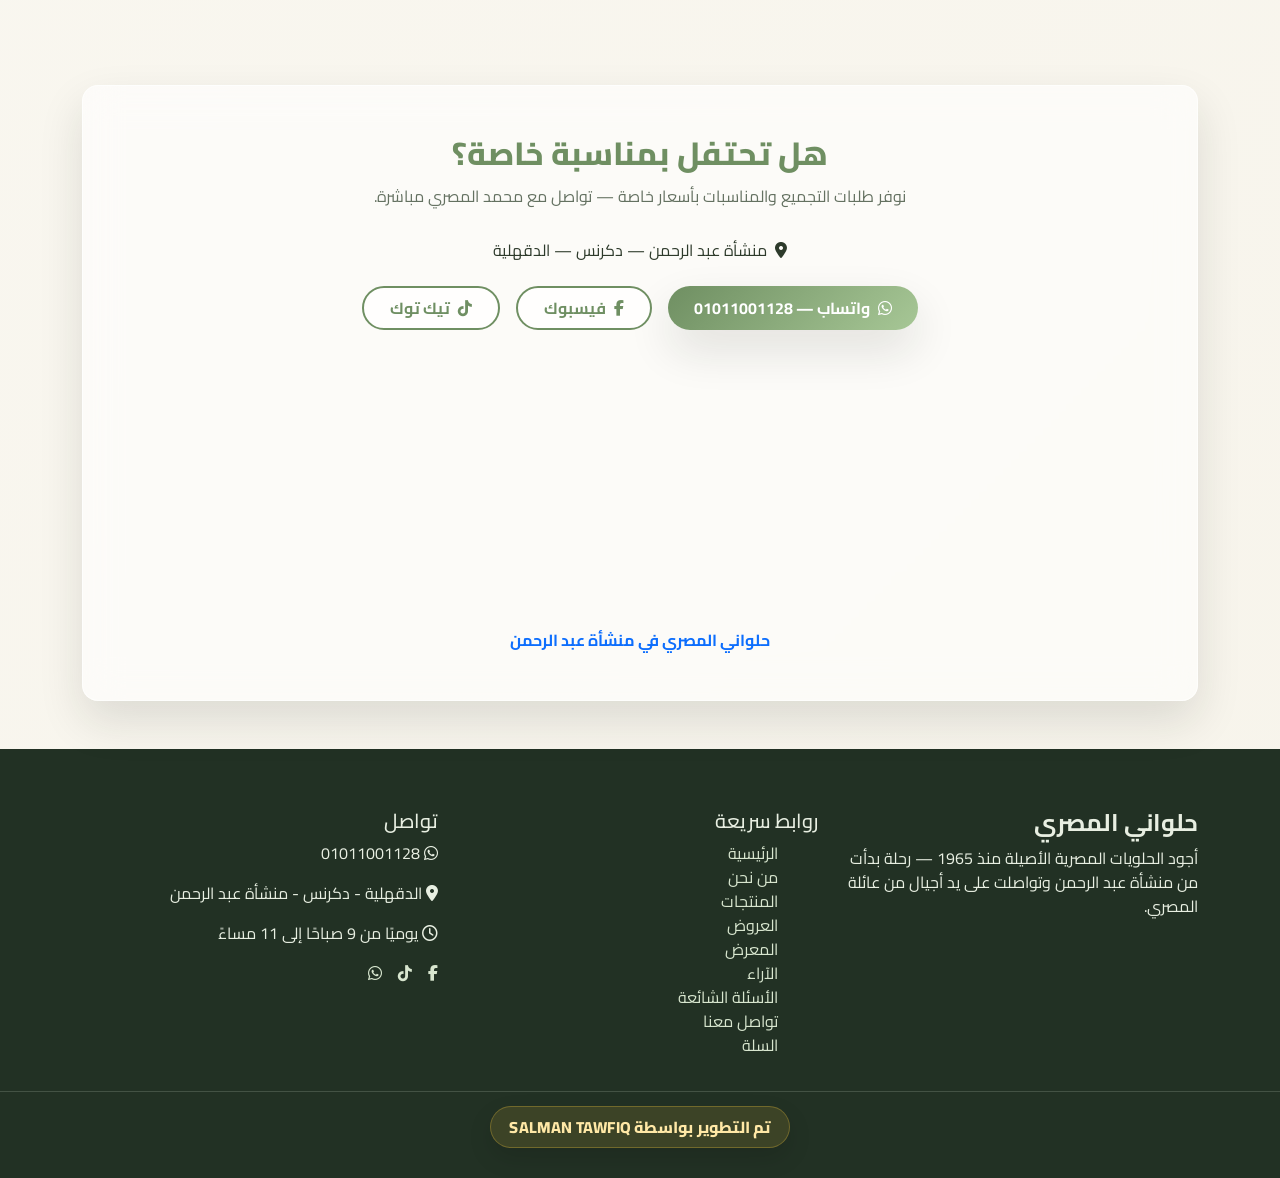
==== commit d7763617: "Update admin panel and storefront styles" ====
--- a/index.html
+++ b/index.html
@@ -253,15 +253,18 @@
             <div class="mt-4">
               <iframe
                 title="خريطة موقع المصري"
-                src="https://www.google.com/maps?q=%D9%85%D9%86%D8%B4%D8%A3%D8%A9%20%D8%B9%D8%A8%D8%AF%20%D8%A7%D9%84%D8%B1%D8%AD%D9%85%D9%86%20%D8%AF%D9%83%D8%B1%D9%86%D8%B3%20%D8%A7%D9%84%D8%AF%D9%82%D9%87%D9%84%D9%8A%D8%A9&output=embed"
+                src="https://www.google.com/maps?q=منشأة%20عبد%20الرحمن%20دكرنس%20الدقهلية&output=embed"
                 width="100%"
                 height="260"
                 style="border:0;border-radius:16px;"
                 loading="lazy"
                 allowfullscreen=""
               ></iframe>
+
               <div class="mt-2">
-                <a href="https://maps.app.goo.gl/4cd83C6aDGHFZF3z5" target="_blank" rel="noopener" class="text-gold fw-bold">حلواني المصري في منشأة عبد الرحمن</a>
+                <a href="https://maps.app.goo.gl/Ncep9yocxzyciyB8A" target="_blank" rel="noopener" class="text-gold fw-bold">حلواني المصري في منشأة عبد الرحمن</a>
+
+
               </div>
             </div>
           </div>
--- a/styles.css
+++ b/styles.css
@@ -1,3 +1,4 @@
+
 :root {
   --green: #A7C796;
   --green-dark: #6F8F62;
@@ -53,11 +54,47 @@
   background: linear-gradient(135deg, var(--green-dark), var(--green));
   color: var(--white); border: 0; border-radius: 999px; padding: 12px 26px; font-weight: 700; box-shadow: var(--shadow);
   transition: transform .3s ease, box-shadow .3s ease;
+  display: inline-flex;
+  align-items: center;
+  justify-content: center;
+  line-height: 1;
+  vertical-align: middle;
+  margin-top: 0;
+}
+
+.btn-outline-custom {
+  display: inline-flex;
+  align-items: center;
+  justify-content: center;
+  line-height: 1;
+  vertical-align: middle;
+  margin-top: 0;
+  border: 2px solid var(--green-dark);
+  color: var(--green-dark);
+  border-radius: 999px;
+  padding: 12px 26px;
+  font-weight: 700;
+  background: rgba(255,255,255,0.7);
+}
+
+.btn-outline-custom {
+  display: inline-flex;
+  align-items: center;
+  justify-content: center;
+  line-height: 1;
+  border: 2px solid var(--green-dark);
+  color: var(--green-dark);
+  border-radius: 999px;
+  padding: 12px 26px;
+  font-weight: 700;
+  background: rgba(255,255,255,0.7);
 }
 .btn-primary-custom:hover { transform: translateY(-3px); box-shadow: 0 14px 30px rgba(111,143,98,0.18); color: var(--white); }
-.btn-outline-custom {
-  border: 2px solid var(--green-dark); color: var(--green-dark); border-radius: 999px; padding: 12px 26px; font-weight: 700; background: rgba(255,255,255,0.7);
-}
+
+/* توحيد محاذاة الزرين في هيرو الصفحة */
+.hero .d-flex{ align-items: center; }
+
+
 .hero-card { border-radius: 28px; overflow: hidden; box-shadow: var(--shadow); }
 .hero-card img { width: 100%; height: 100%; object-fit: cover; min-height: 420px; }
 
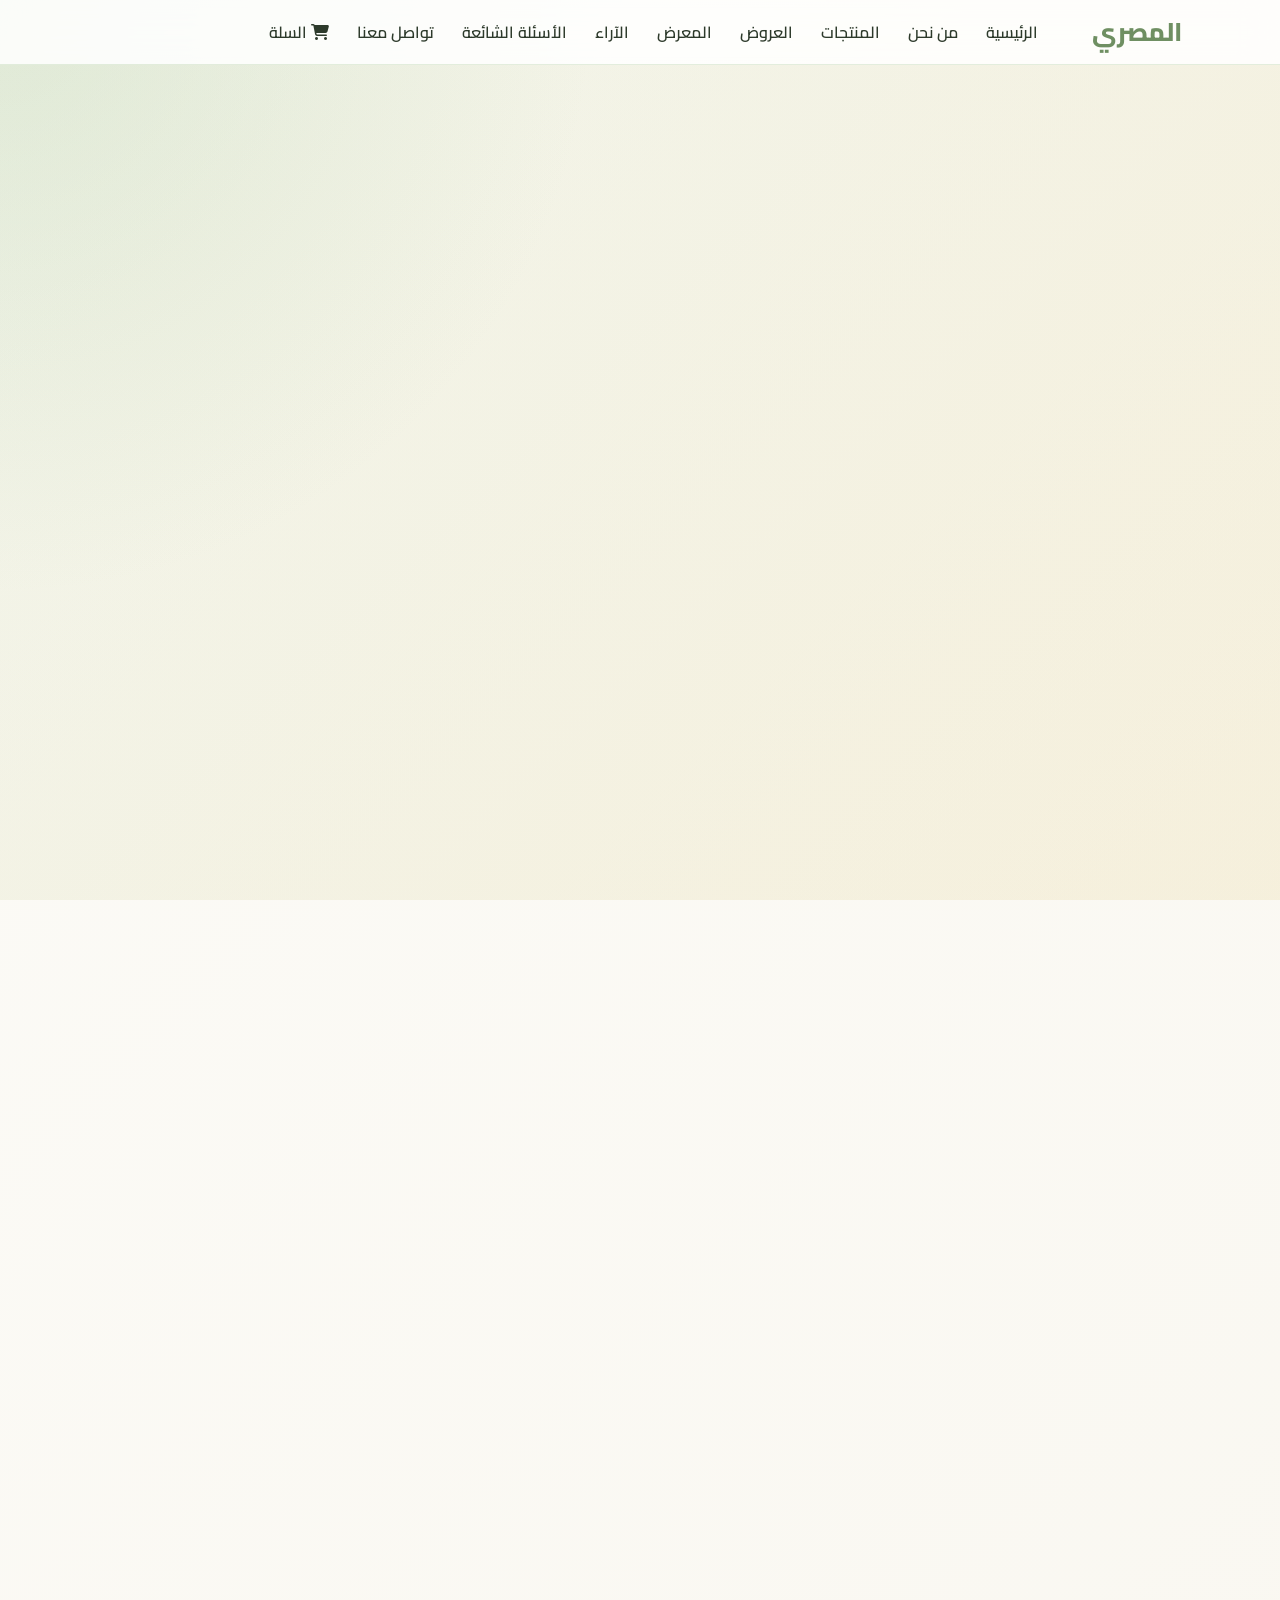
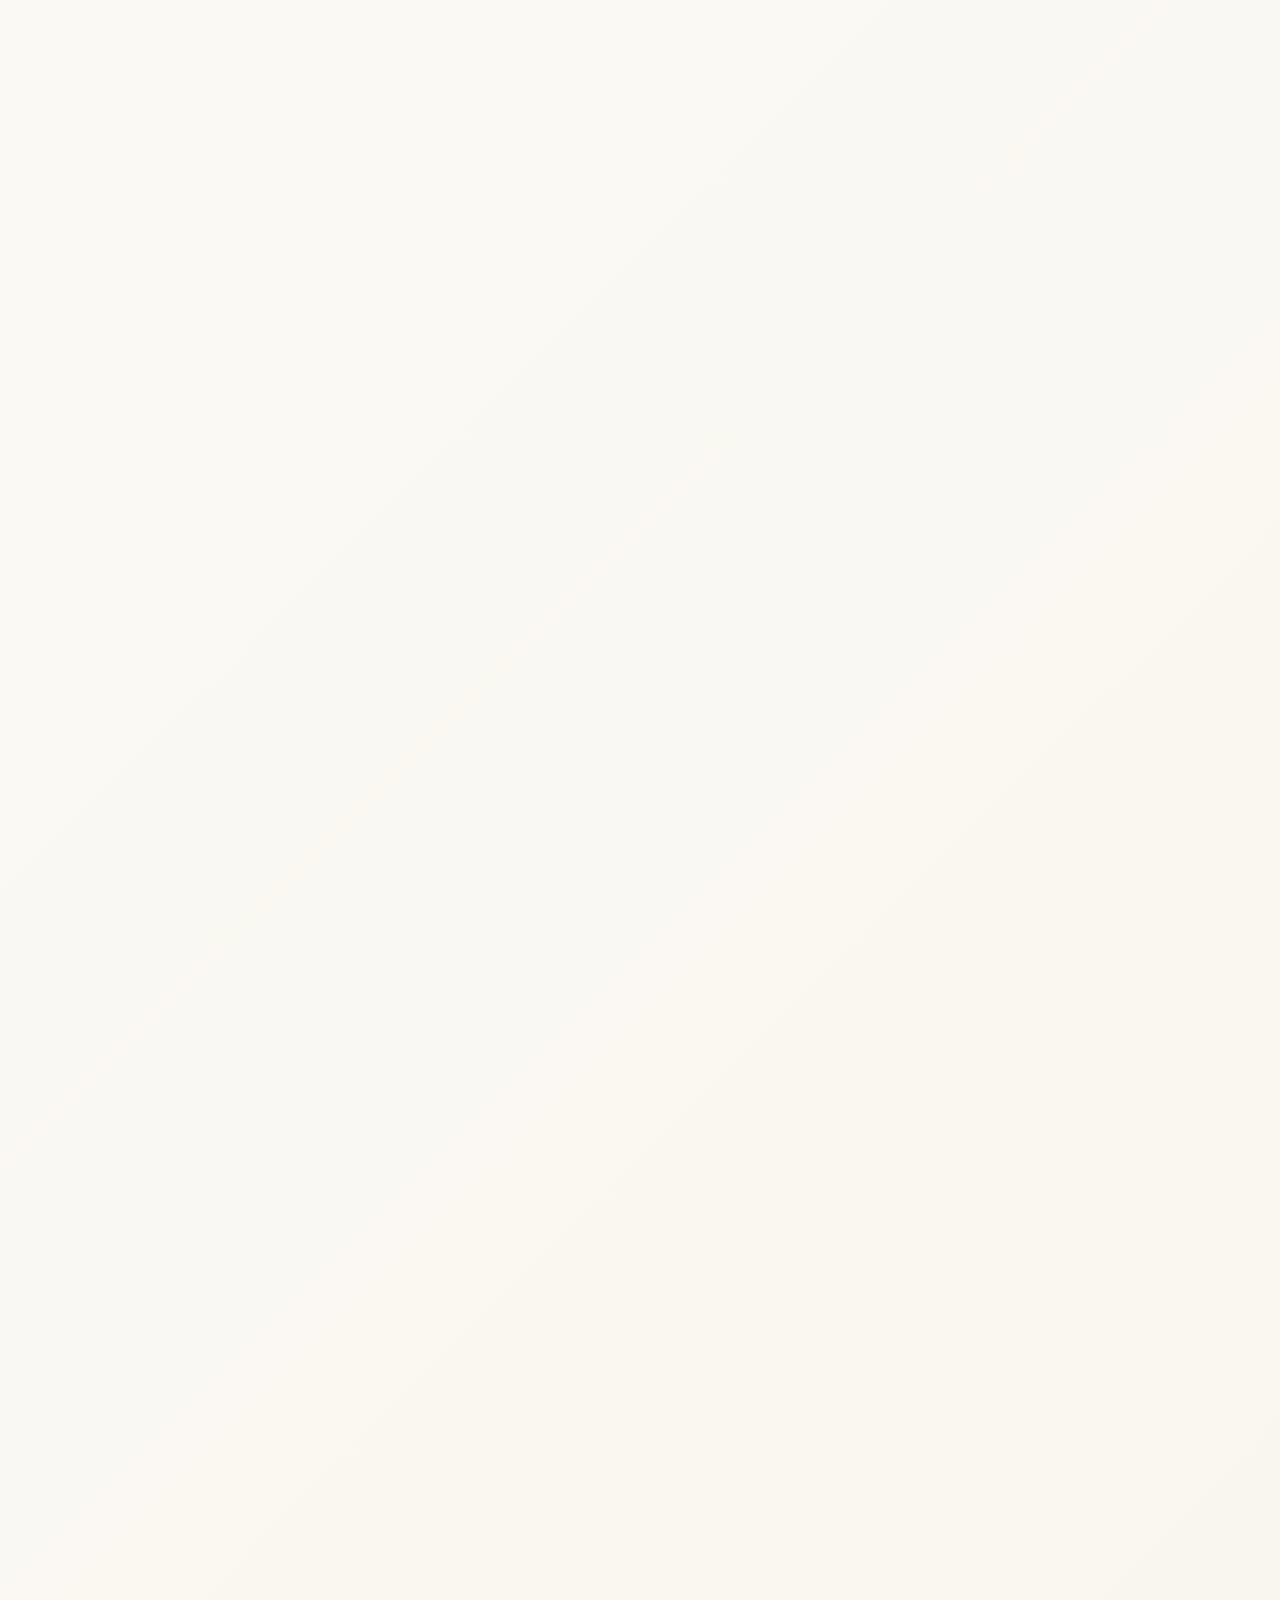
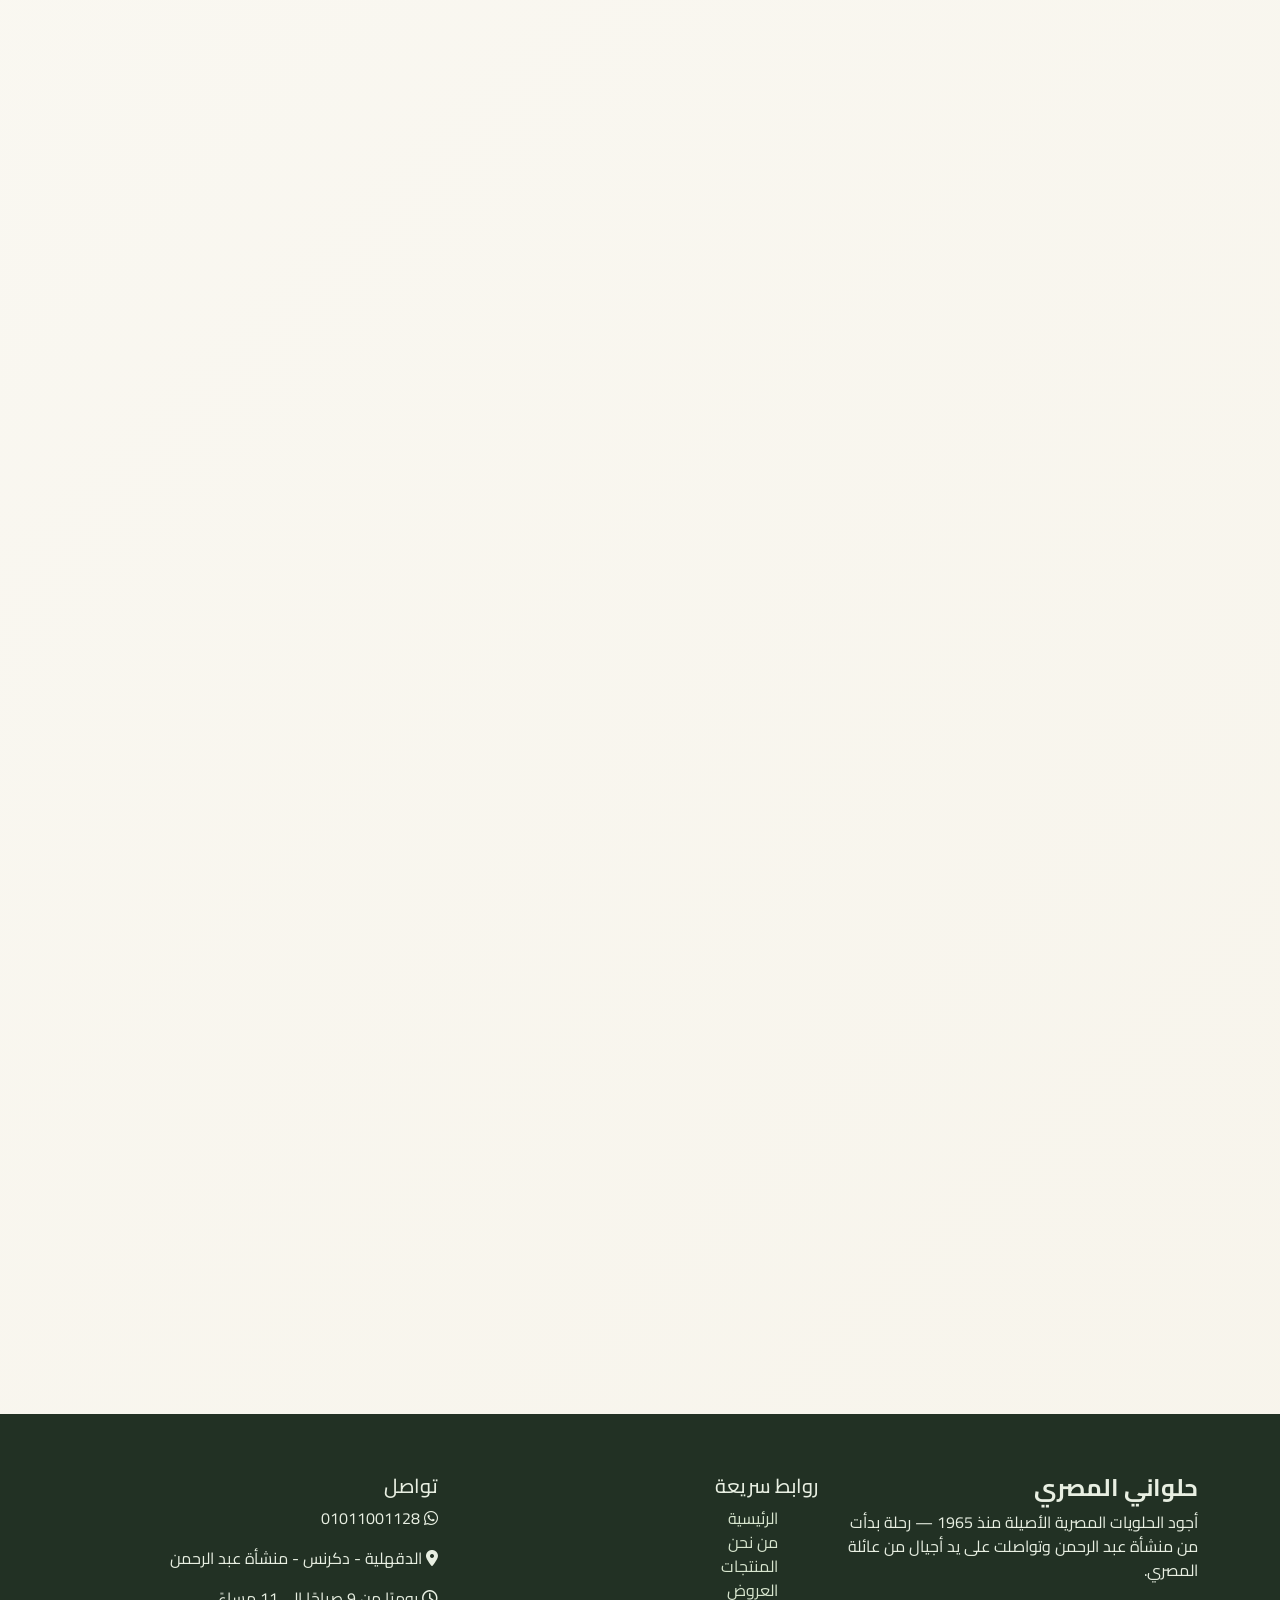
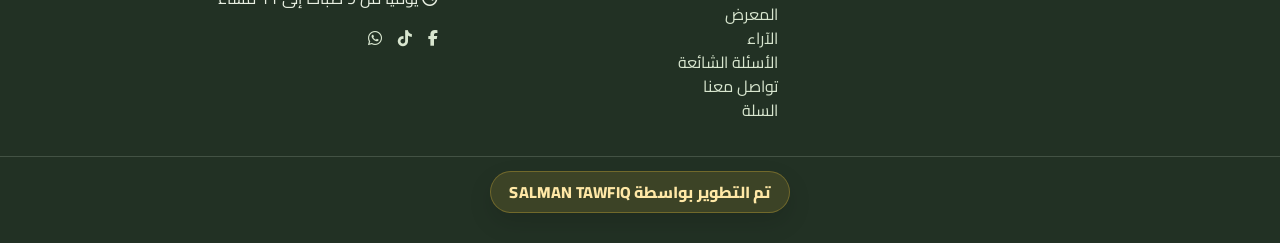
==== commit 51a439c1: "Move admin data access into a Firestore client module" ====
--- a/index.html
+++ b/index.html
@@ -322,6 +322,6 @@
     <script src="https://cdn.jsdelivr.net/npm/swiper@11/swiper-bundle.min.js"></script>
     <script src="https://cdn.jsdelivr.net/npm/gsap@3.12.5/dist/gsap.min.js"></script>
     <script src="https://cdn.jsdelivr.net/npm/sweetalert2@11"></script>
-    <script src="app.js"></script>
+    <script type="module" src="app.js"></script>
   </body>
 </html>
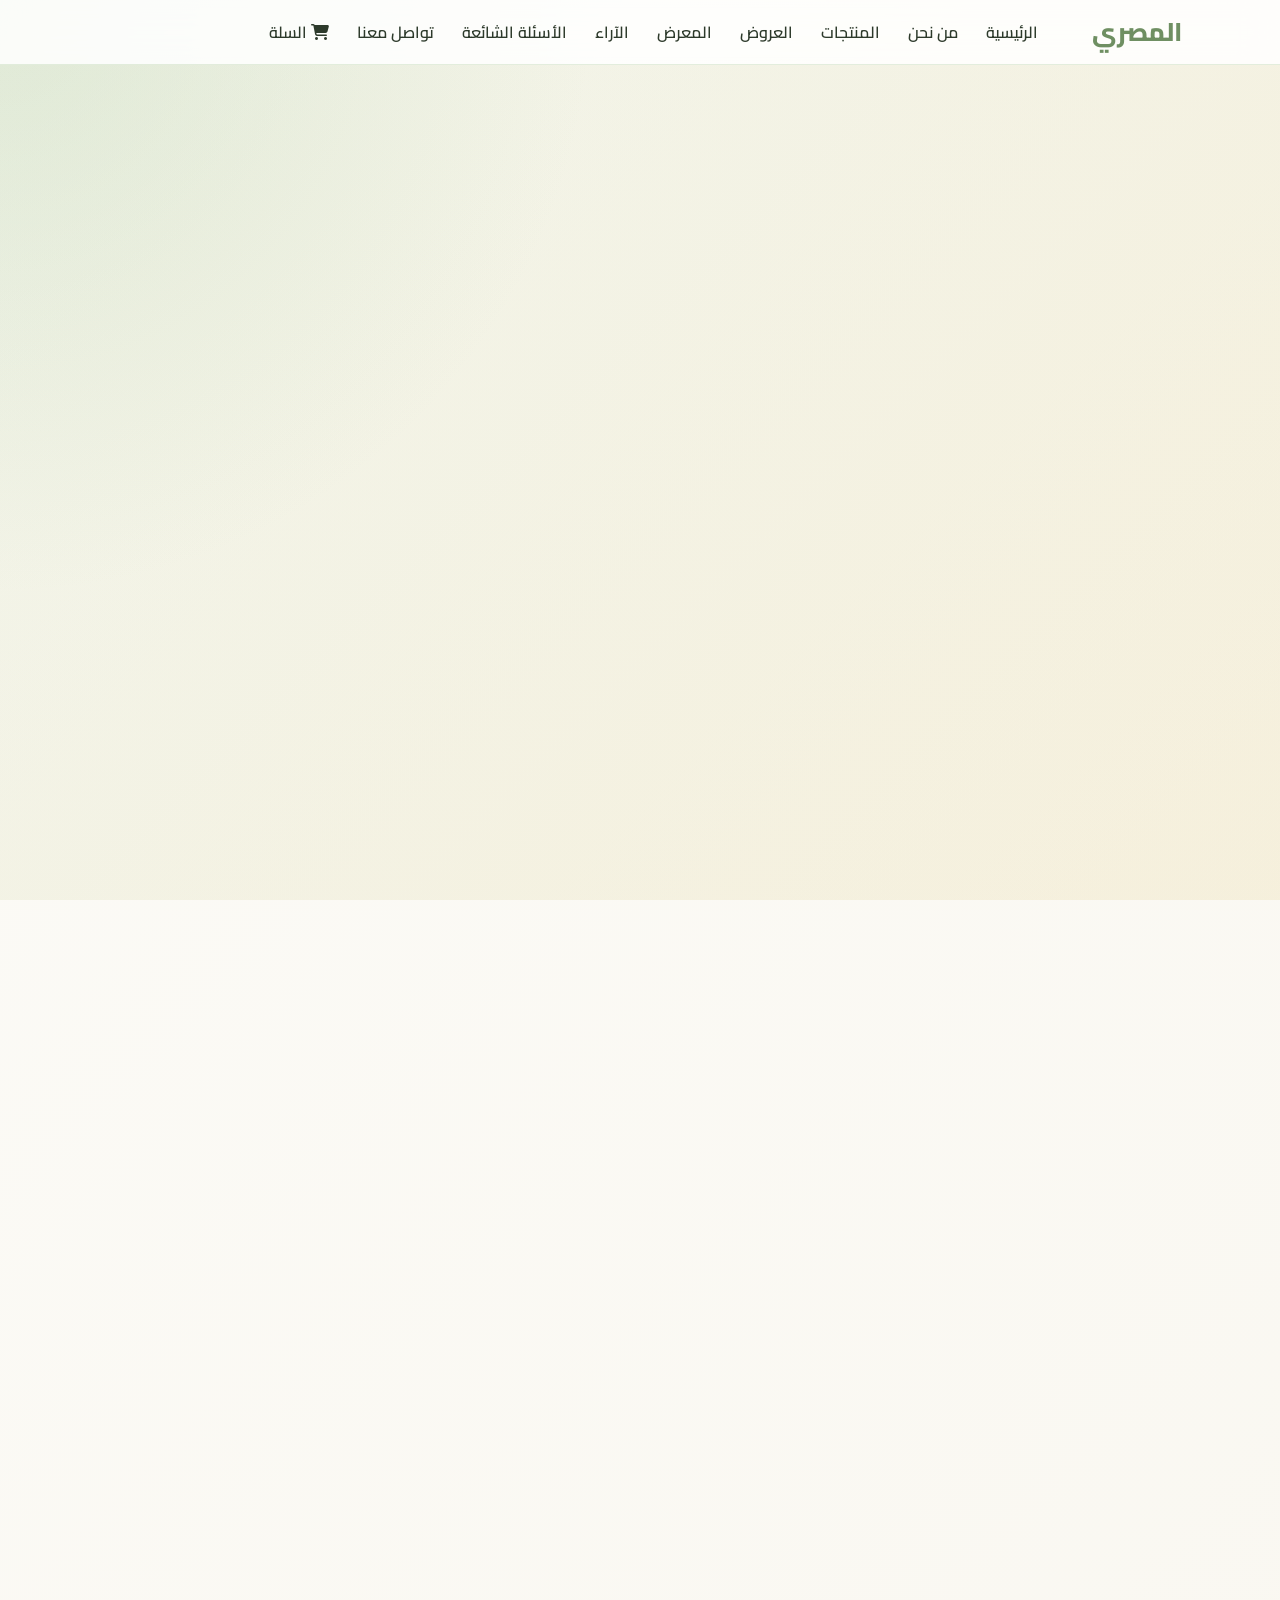
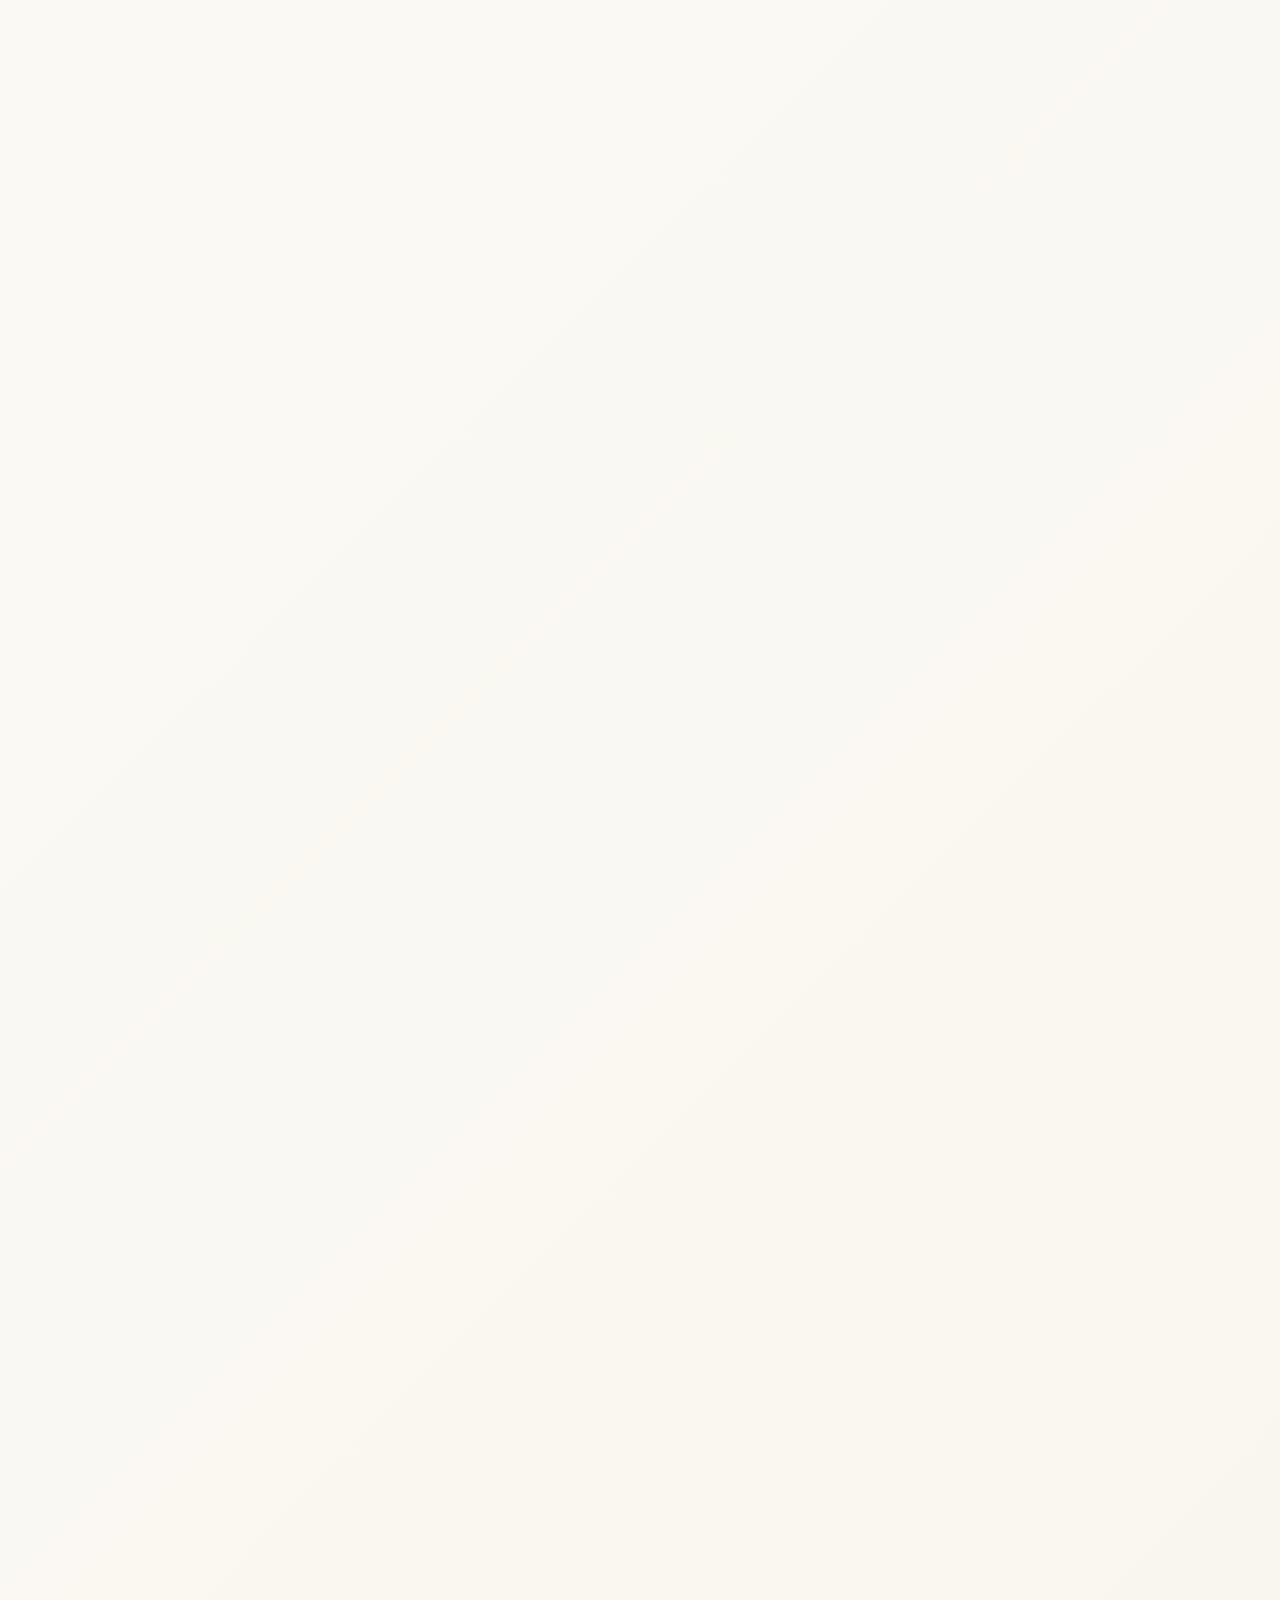
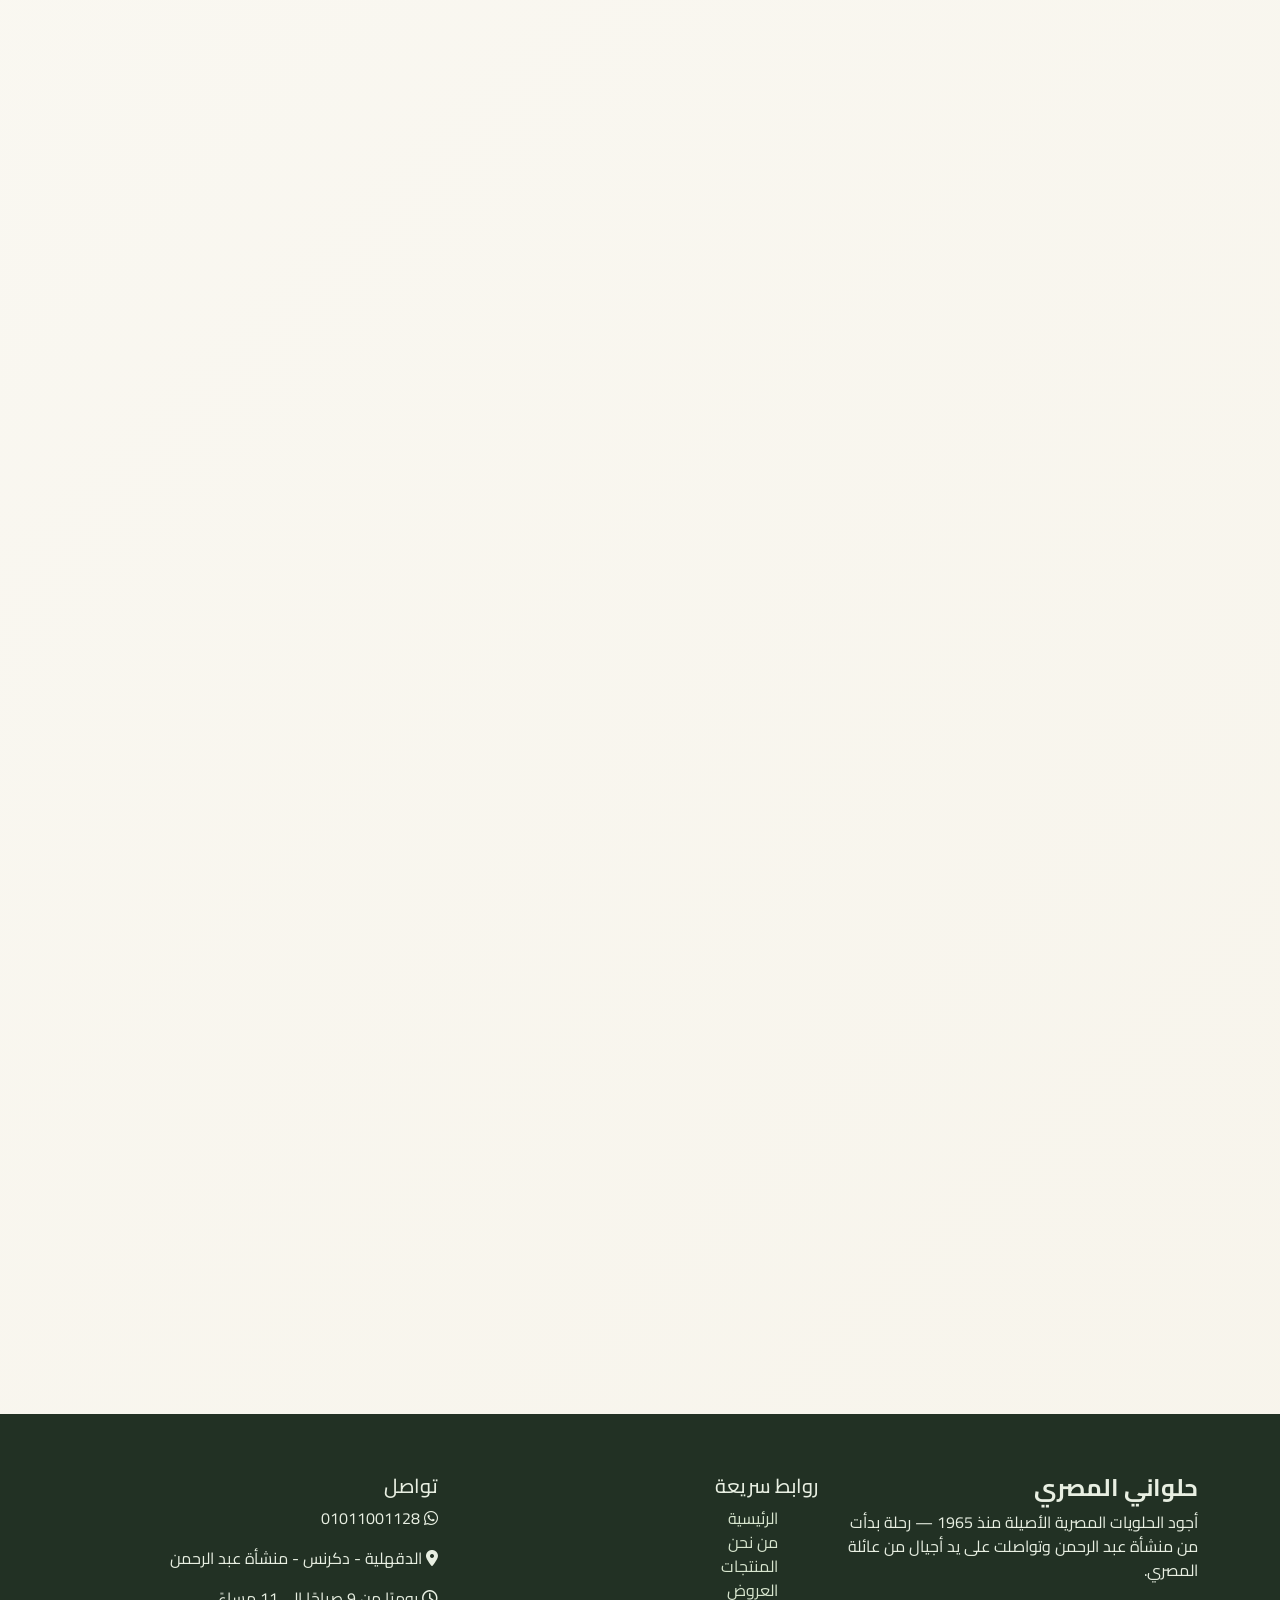
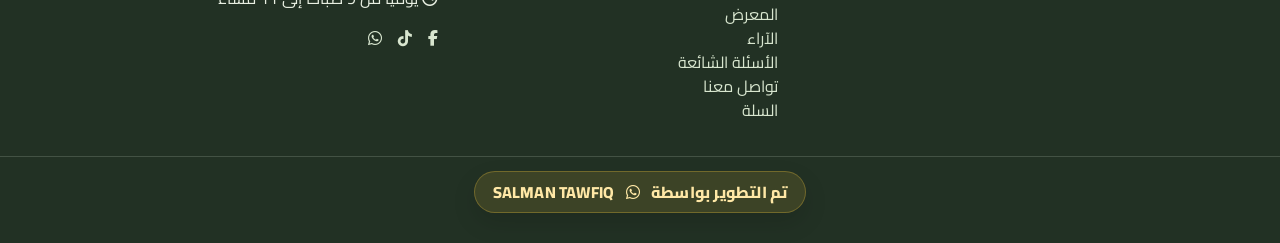
==== commit 59446313: "Add files via upload" ====
--- a/index.html
+++ b/index.html
@@ -48,7 +48,7 @@
             <li class="nav-item"><a class="nav-link" href="reviews.html">الآراء</a></li>
             <li class="nav-item"><a class="nav-link" href="faq.html">الأسئلة الشائعة</a></li>
             <li class="nav-item"><a class="nav-link" href="contact.html">تواصل معنا</a></li>
-            <li class="nav-item"><a class="nav-link" href="cart.html"><i class="fa-solid fa-cart-shopping"></i> السلة</a></li>
+            <li class="nav-item"><a class="nav-link cart-link" href="cart.html"><i class="fa-solid fa-cart-shopping"></i> السلة</a></li>
           </ul>
         </div>
       </div>
@@ -213,21 +213,21 @@
             <h2 class="section-title">معرض الصور</h2>
             <p class="section-subtitle">اكتشف جمال التقديم والاحترافية في كل قطعة.</p>
           </div>
-          <div class="swiper mySwiper" data-aos="fade-up">
+          <div class="swiper heroSwiper" data-aos="fade-up">
             <div class="swiper-wrapper">
-              <div class="swiper-slide"><img src="صور المعرض/WhatsApp Image 2026-06-25 at 10.09.33 PM.jpeg" alt="معرض" /></div>
-              <div class="swiper-slide"><img src="صور المعرض/WhatsApp Image 2026-06-25 at 10.09.34 PM.jpeg" alt="معرض" /></div>
-              <div class="swiper-slide"><img src="صور المعرض/WhatsApp Image 2026-06-25 at 10.09.34 PM (1).jpeg" alt="معرض" /></div>
-              <div class="swiper-slide"><img src="صور المعرض/WhatsApp Image 2026-06-25 at 10.09.34 PM (2).jpeg" alt="معرض" /></div>
-              <div class="swiper-slide"><img src="صور المعرض/WhatsApp Image 2026-06-25 at 10.09.34 PM (3).jpeg" alt="معرض" /></div>
-              <div class="swiper-slide"><img src="صور المعرض/WhatsApp Image 2026-06-25 at 10.09.34 PM (4).jpeg" alt="معرض" /></div>
-              <div class="swiper-slide"><img src="صور المعرض/WhatsApp Image 2026-06-25 at 10.09.34 PM (5).jpeg" alt="معرض" /></div>
-              <div class="swiper-slide"><img src="صور المعرض/WhatsApp Image 2026-06-25 at 10.09.34 PM.jpeg" alt="معرض" /></div>
-              <div class="swiper-slide"><img src="صور المعرض/WhatsApp Image 2026-06-25 at 10.09.35 PM (2).jpeg" alt="معرض" /></div>
-              <div class="swiper-slide"><img src="صور المعرض/WhatsApp Image 2026-06-25 at 10.09.36 PM (1).jpeg" alt="معرض" /></div>
-              <div class="swiper-slide"><img src="صور المعرض/WhatsApp Image 2026-06-25 at 10.09.36 PM (4).jpeg" alt="معرض" /></div>
-              <div class="swiper-slide"><img src="صور المعرض/WhatsApp Image 2026-06-25 at 10.09.37 PM (1).jpeg" alt="معرض" /></div>
-              <div class="swiper-slide"><img src="صور المعرض/WhatsApp Image 2026-06-25 at 10.09.37 PM (2).jpeg" alt="معرض" /></div>
+              <div class="swiper-slide"><img src="صور المعرض/WhatsApp Image 2026-06-25 at 10.09.33 PM.jpeg" alt="معرض" loading="lazy" decoding="async" fetchpriority="low" /></div>
+              <div class="swiper-slide"><img src="صور المعرض/WhatsApp Image 2026-06-25 at 10.09.34 PM.jpeg" alt="معرض" loading="lazy" decoding="async" fetchpriority="low" /></div>
+              <div class="swiper-slide"><img src="صور المعرض/WhatsApp Image 2026-06-25 at 10.09.34 PM (1).jpeg" alt="معرض" loading="lazy" decoding="async" fetchpriority="low" /></div>
+              <div class="swiper-slide"><img src="صور المعرض/WhatsApp Image 2026-06-25 at 10.09.34 PM (2).jpeg" alt="معرض" loading="lazy" decoding="async" fetchpriority="low" /></div>
+              <div class="swiper-slide"><img src="صور المعرض/WhatsApp Image 2026-06-25 at 10.09.34 PM (3).jpeg" alt="معرض" loading="lazy" decoding="async" fetchpriority="low" /></div>
+              <div class="swiper-slide"><img src="صور المعرض/WhatsApp Image 2026-06-25 at 10.09.34 PM (4).jpeg" alt="معرض" loading="lazy" decoding="async" fetchpriority="low" /></div>
+              <div class="swiper-slide"><img src="صور المعرض/WhatsApp Image 2026-06-25 at 10.09.34 PM (5).jpeg" alt="معرض" loading="lazy" decoding="async" fetchpriority="low" /></div>
+              <div class="swiper-slide"><img src="صور المعرض/WhatsApp Image 2026-06-25 at 10.09.34 PM.jpeg" alt="معرض" loading="lazy" decoding="async" fetchpriority="low" /></div>
+              <div class="swiper-slide"><img src="صور المعرض/WhatsApp Image 2026-06-25 at 10.09.35 PM (2).jpeg" alt="معرض" loading="lazy" decoding="async" fetchpriority="low" /></div>
+              <div class="swiper-slide"><img src="صور المعرض/WhatsApp Image 2026-06-25 at 10.09.36 PM (1).jpeg" alt="معرض" loading="lazy" decoding="async" fetchpriority="low" /></div>
+              <div class="swiper-slide"><img src="صور المعرض/WhatsApp Image 2026-06-25 at 10.09.36 PM (4).jpeg" alt="معرض" loading="lazy" decoding="async" fetchpriority="low" /></div>
+              <div class="swiper-slide"><img src="صور المعرض/WhatsApp Image 2026-06-25 at 10.09.37 PM (1).jpeg" alt="معرض" loading="lazy" decoding="async" fetchpriority="low" /></div>
+              <div class="swiper-slide"><img src="صور المعرض/WhatsApp Image 2026-06-25 at 10.09.37 PM (2).jpeg" alt="معرض" loading="lazy" decoding="async" fetchpriority="low" /></div>
             </div>
             <div class="swiper-button-next"></div>
             <div class="swiper-button-prev"></div>
@@ -312,7 +312,12 @@
         </div>
       </div>
       <div class="footer-dev">
-        <span class="dev-name">تم التطوير بواسطة SALMAN TAWFIQ</span>
+        <span class="dev-name">
+          تم التطوير بواسطة
+          <a href="https://wa.me/201026662599" target="_blank" rel="noopener" aria-label="WhatsApp" class="mx-2">
+            <i class="fa-brands fa-whatsapp"></i>
+          </a>
+          SALMAN TAWFIQ</span>
       </div>
     </footer>
 
--- a/styles.css
+++ b/styles.css
@@ -41,6 +41,15 @@
 }
 .navbar-nav .nav-link { color: var(--text); font-weight: 600; margin: 0 6px; }
 .navbar-nav .nav-link:hover { color: var(--green-dark); }
+.nav-item .cart-link {
+  position: relative;
+  display: inline-block;
+}
+.cart-badge {
+  position: absolute; top: -5px; right: -10px; background: var(--gold); color: var(--white);
+  border-radius: 50%; width: 20px; height: 20px; font-size: 12px;
+  display: flex; align-items: center; justify-content: center; font-weight: bold;
+}
 
 .hero {
   min-height: 100vh;
@@ -77,18 +86,6 @@
   background: rgba(255,255,255,0.7);
 }
 
-.btn-outline-custom {
-  display: inline-flex;
-  align-items: center;
-  justify-content: center;
-  line-height: 1;
-  border: 2px solid var(--green-dark);
-  color: var(--green-dark);
-  border-radius: 999px;
-  padding: 12px 26px;
-  font-weight: 700;
-  background: rgba(255,255,255,0.7);
-}
 .btn-primary-custom:hover { transform: translateY(-3px); box-shadow: 0 14px 30px rgba(111,143,98,0.18); color: var(--white); }
 
 /* توحيد محاذاة الزرين في هيرو الصفحة */
@@ -104,6 +101,22 @@
 .product-card, .offer-card, .review-card, .gallery-card, .faq-card, .contact-card, .cart-item, .admin-card {
   border-radius: 24px; overflow: hidden; border: 1px solid rgba(167,199,150,0.28); box-shadow: var(--shadow); background: rgba(255,255,255,0.88);
 }
+.skeleton-card .product-card {
+  background: #fff;
+}
+.skeleton {
+  background-color: #e0e0e0;
+  border-radius: 4px;
+  animation: pulse 1.5s infinite ease-in-out;
+}
+.skeleton-img { height: 220px; border-radius: 24px 24px 0 0; }
+.skeleton-text { height: 1em; margin-bottom: .5rem; }
+@keyframes pulse {
+  0% { background-color: #e0e0e0; }
+  50% { background-color: #f0f0f0; }
+  100% { background-color: #e0e0e0; }
+}
+
 .product-card:hover, .offer-card:hover, .review-card:hover, .gallery-card:hover { transform: translateY(-6px); transition: .3s ease; }
 .product-card img { height: 220px; object-fit: cover; }
 .badge-gold { background: var(--gold); color: var(--white); }
@@ -136,6 +149,13 @@
 
 .footer-dev { margin-top: 18px; padding-top: 14px; border-top: 1px solid rgba(216, 230, 207, 0.18); text-align: center; }
 .footer-dev .dev-name { display: inline-block; background: rgba(212,175,55,0.15); border: 1px solid rgba(212,175,55,0.35); color: #ffe8a6; padding: 8px 18px; border-radius: 999px; font-weight: 800; letter-spacing: 0.2px; box-shadow: 0 10px 25px rgba(0,0,0,0.12); }
+.footer-dev .dev-name a {
+  color: inherit;
+  text-decoration: none;
+  transition: transform 0.2s ease;
+  display: inline-block;
+}
+.footer-dev .dev-name a:hover { transform: scale(1.2); }
 
 
 .table td, .table th { vertical-align: middle; }
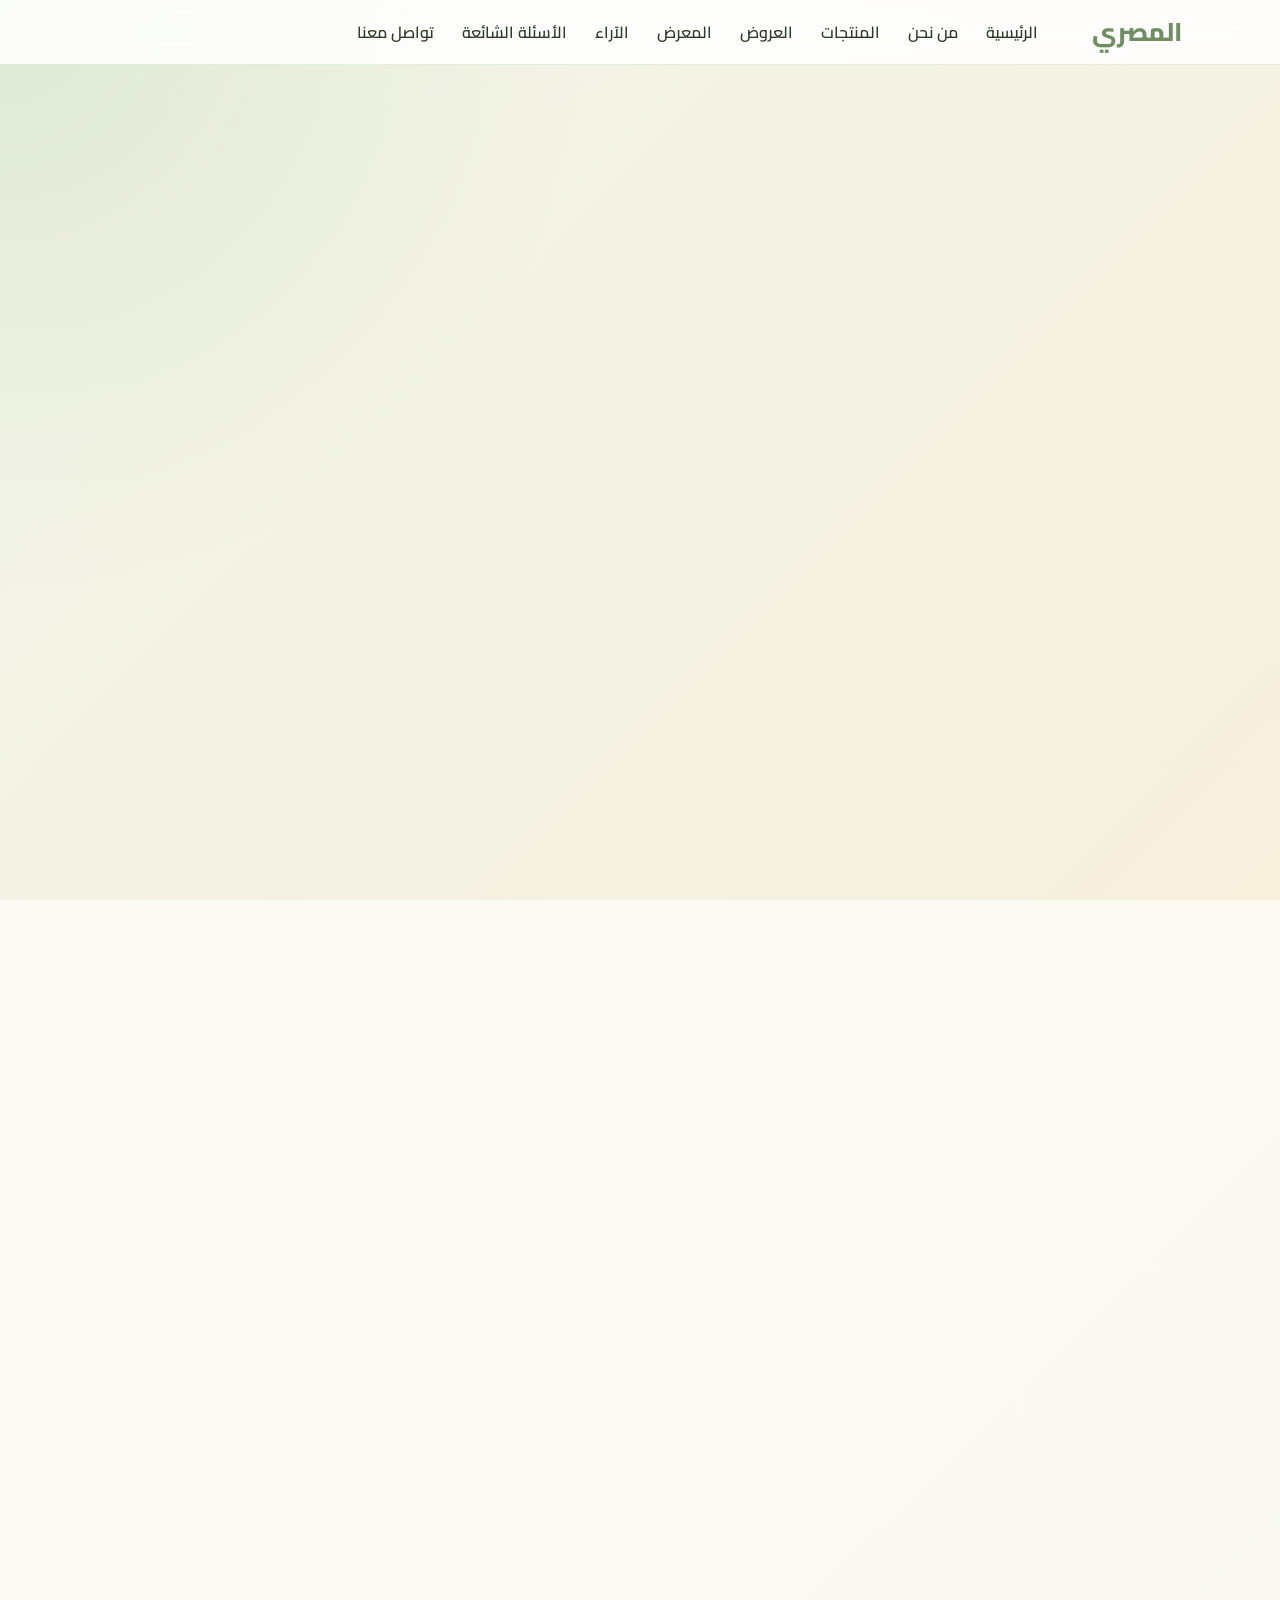
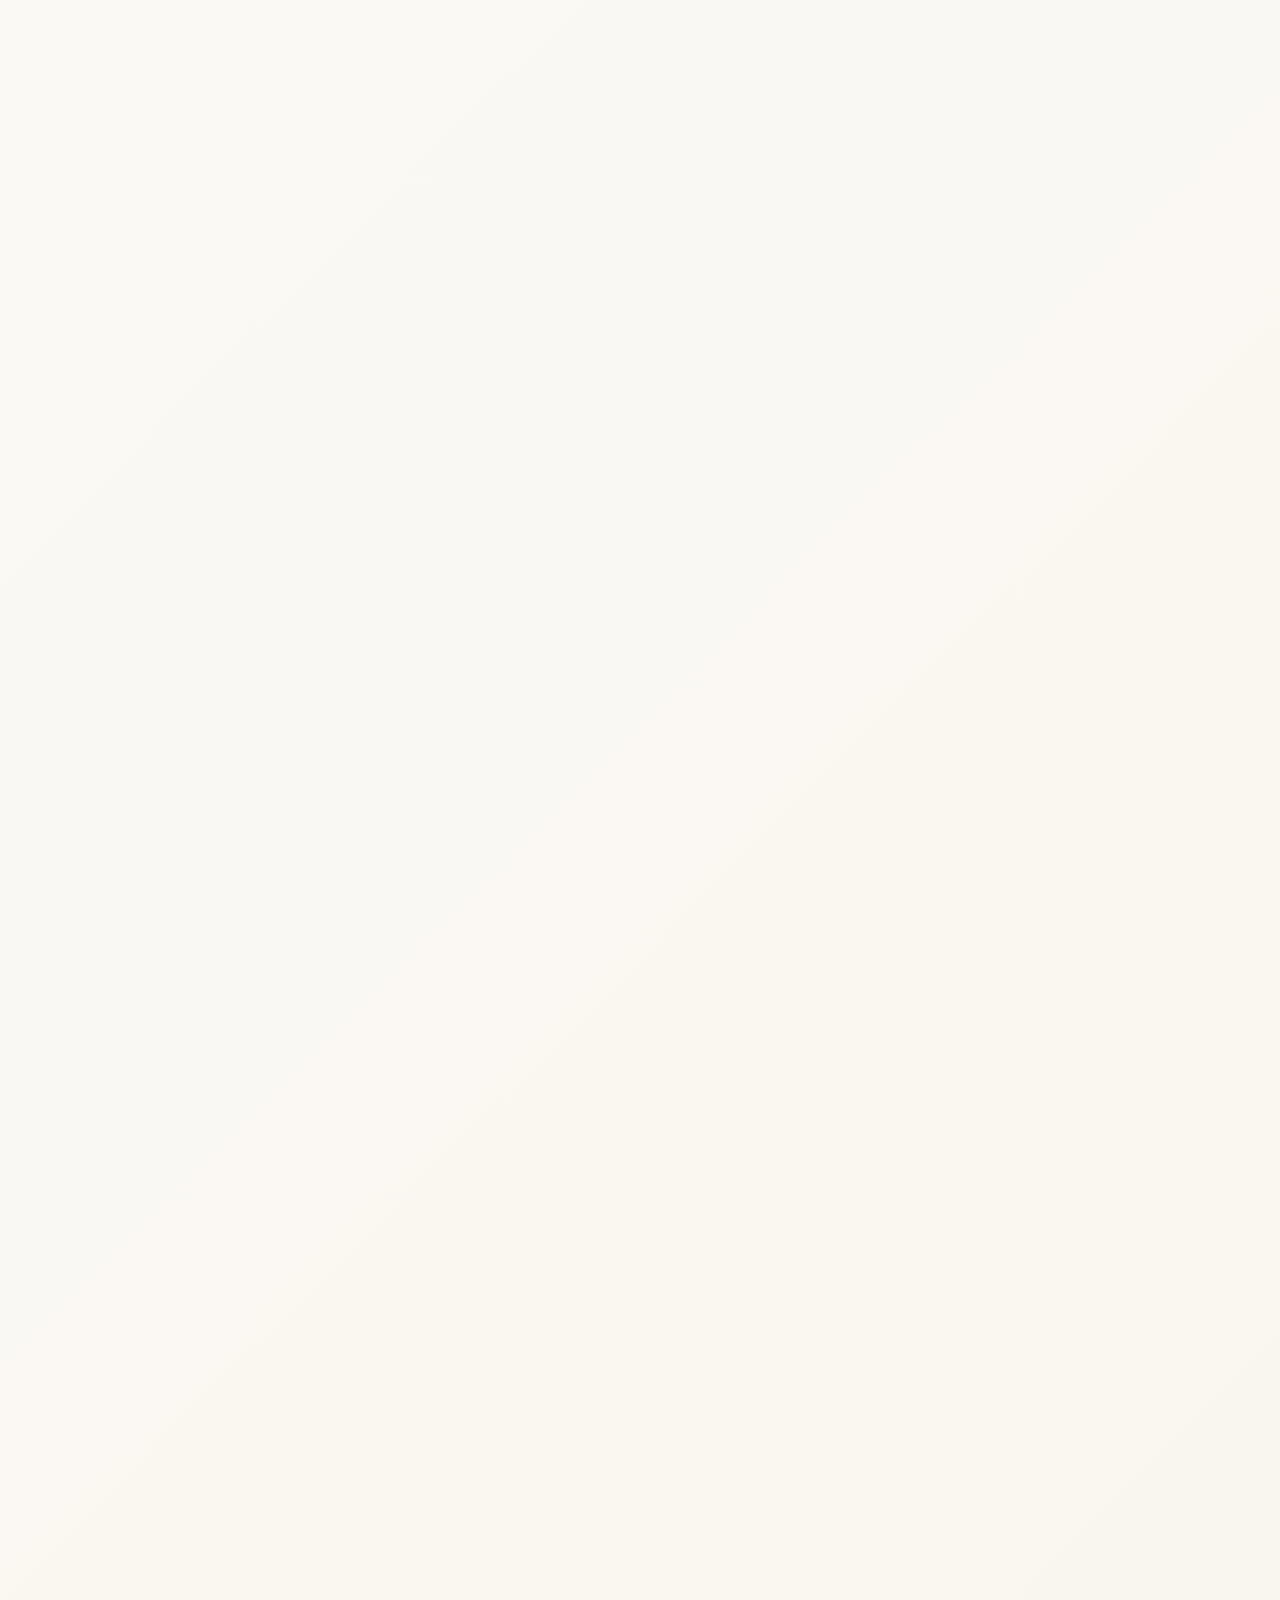
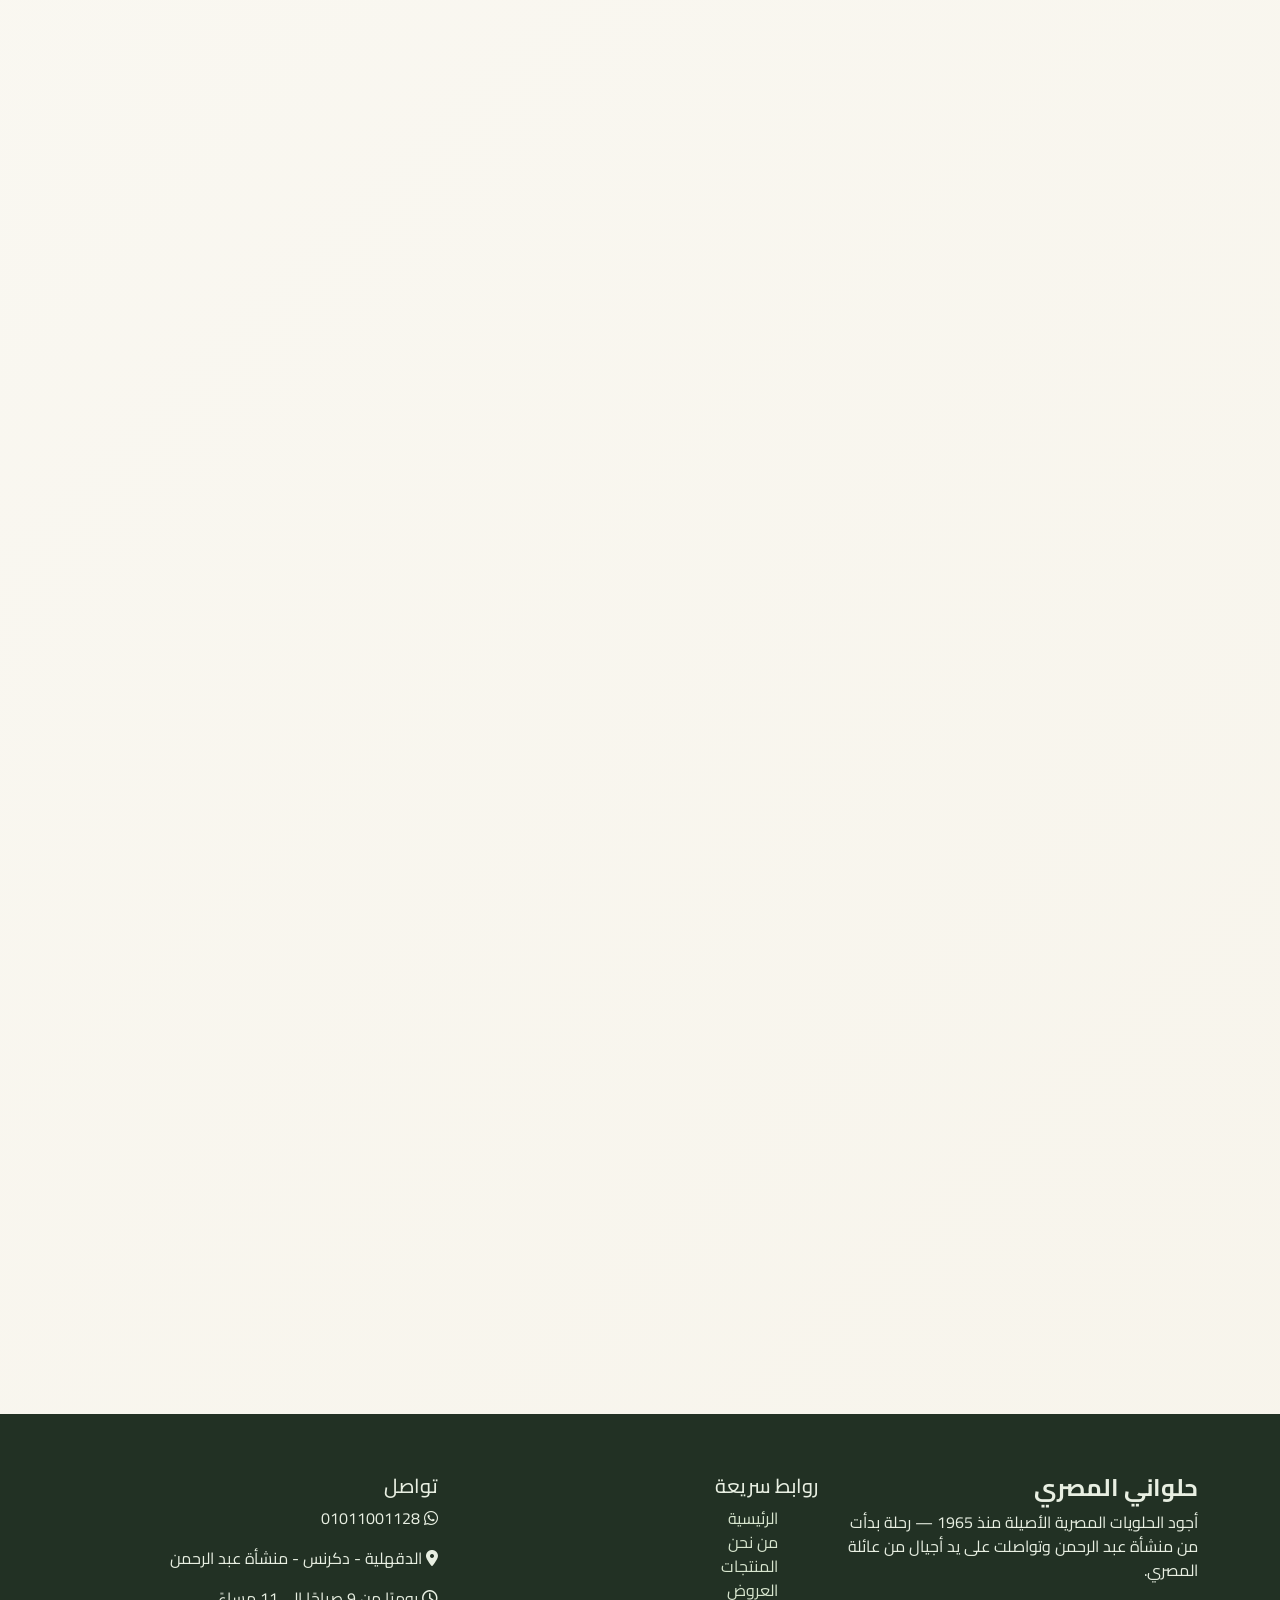
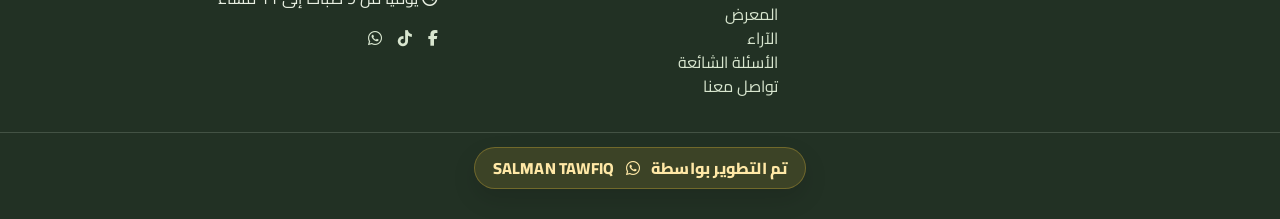
==== commit 827a00a6: "Add files via upload" ====
--- a/index.html
+++ b/index.html
@@ -3,7 +3,8 @@
   <head>
     <meta charset="UTF-8" />
     <meta name="viewport" content="width=device-width, initial-scale=1.0" />
-    <title>المصري | حلويات فاخرة وتورتات وهدايا</title>
+    <title> المصري | أجود الحلويات المصرية الأصيلة </title>
+    <link rel="icon" type="image/jpeg" href="لوجو/WhatsApp%20Image%202026-06-25%20at%2010.16.11%20PM.jpeg" />
     <meta name="description" content="متجر المصري للحلويات يقدم حلويات شرقية وغربية وتورتات مخصصة وهدايا فاخرة مع خدمة طلبات مميزة" />
     <meta name="keywords" content="حلويات, تورتات, كيك, هدايا, متجر حلويات" />
     <meta property="og:title" content="المصري | حلويات فاخرة" />
@@ -48,7 +49,7 @@
             <li class="nav-item"><a class="nav-link" href="reviews.html">الآراء</a></li>
             <li class="nav-item"><a class="nav-link" href="faq.html">الأسئلة الشائعة</a></li>
             <li class="nav-item"><a class="nav-link" href="contact.html">تواصل معنا</a></li>
-            <li class="nav-item"><a class="nav-link cart-link" href="cart.html"><i class="fa-solid fa-cart-shopping"></i> السلة</a></li>
+
           </ul>
         </div>
       </div>
@@ -277,7 +278,7 @@
       <div class="container">
         <div class="row g-4">
           <div class="col-lg-4">
-            <h4 class="fw-bold">حلواني المصري</h4>
+<h4 class="fw-bold">حلواني المصري</h4>
             <p>أجود الحلويات المصرية الأصيلة منذ 1965 — رحلة بدأت من منشأة عبد الرحمن وتواصلت على يد أجيال من عائلة المصري.</p>
           </div>
           
@@ -292,13 +293,13 @@
               <li><a href="reviews.html">الآراء</a></li>
               <li><a href="faq.html">الأسئلة الشائعة</a></li>
               <li><a href="contact.html">تواصل معنا</a></li>
-              <li><a href="cart.html">السلة</a></li>
+
             </ul>
             
           </div>
           <div class="col-lg-4">
             <h5>تواصل</h5>
-            <p><i class="fa-brands fa-whatsapp"></i> 01011001128</p>
+            <p><i class="fa-brands fa-whatsapp"></i> <a href="tel:+201011001128" style="color:inherit; text-decoration:none;">01011001128</a></p>
             <p><i class="fa-solid fa-location-dot"></i> الدقهلية - دكرنس - منشأة عبد الرحمن</p>
             <p><i class="fa-regular fa-clock"></i> يوميًا من 9 صباحًا إلى 11 مساءً</p>
            
@@ -330,3 +331,4 @@
     <script type="module" src="app.js"></script>
   </body>
 </html>
+
--- a/styles.css
+++ b/styles.css
@@ -50,6 +50,48 @@
   border-radius: 50%; width: 20px; height: 20px; font-size: 12px;
   display: flex; align-items: center; justify-content: center; font-weight: bold;
 }
+
+/* Mobile floating cart button */
+.floating-cart {
+  display: none;
+  position: fixed;
+  z-index: 9999;
+  bottom: 18px;
+  right: 14px;
+
+
+  width: 52px;
+  height: 52px;
+  border-radius: 18px;
+  background: linear-gradient(135deg, var(--green-dark), var(--green));
+  box-shadow: var(--shadow);
+  align-items: center;
+  justify-content: center;
+}
+
+.floating-cart i { color: #fff; font-size: 20px; }
+
+.floating-cart-badge {
+  position: absolute;
+  top: -8px;
+  right: -8px;
+  background: var(--gold);
+  color: var(--white);
+  border-radius: 999px;
+  min-width: 22px;
+  height: 22px;
+  padding: 0 6px;
+  display: flex;
+  align-items: center;
+  justify-content: center;
+  font-weight: 800;
+  font-size: 12px;
+}
+
+/* Floating cart visible on all screen sizes */
+.floating-cart { display: flex; }
+
+
 
 .hero {
   min-height: 100vh;
